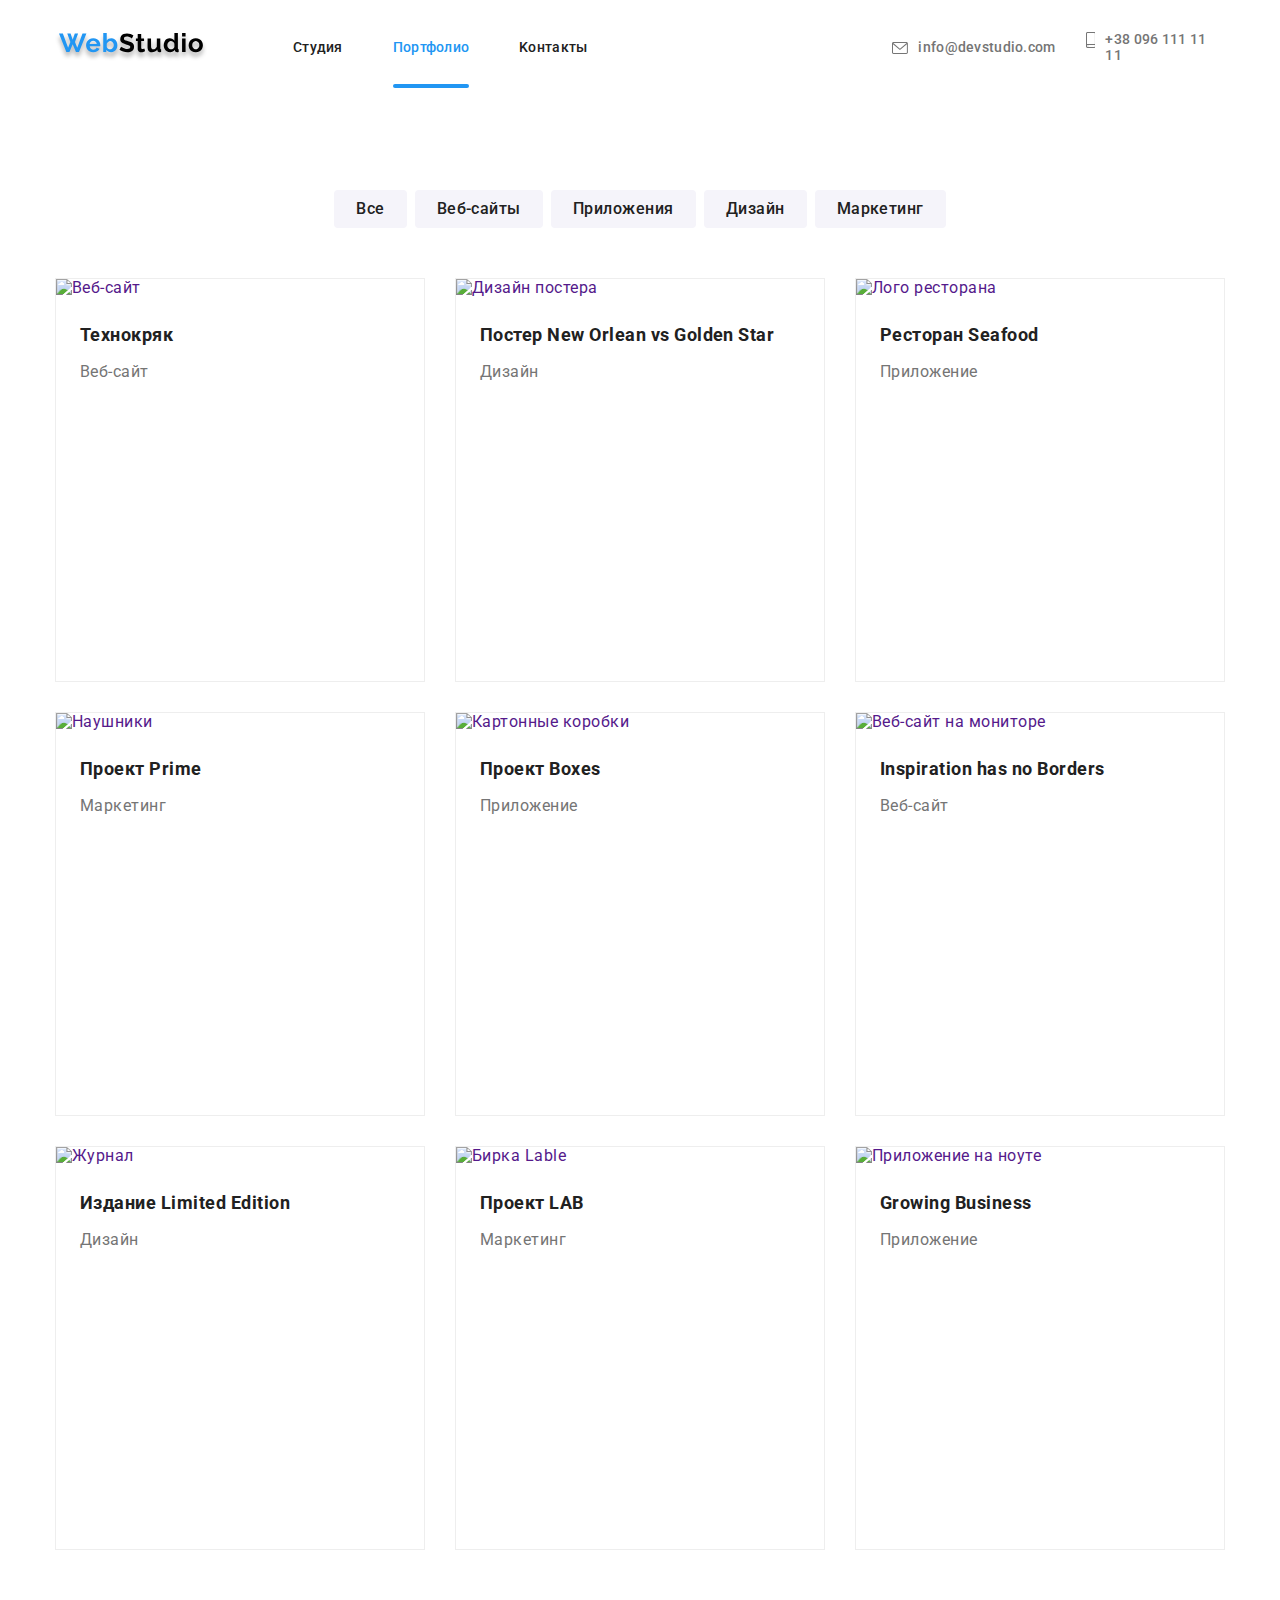
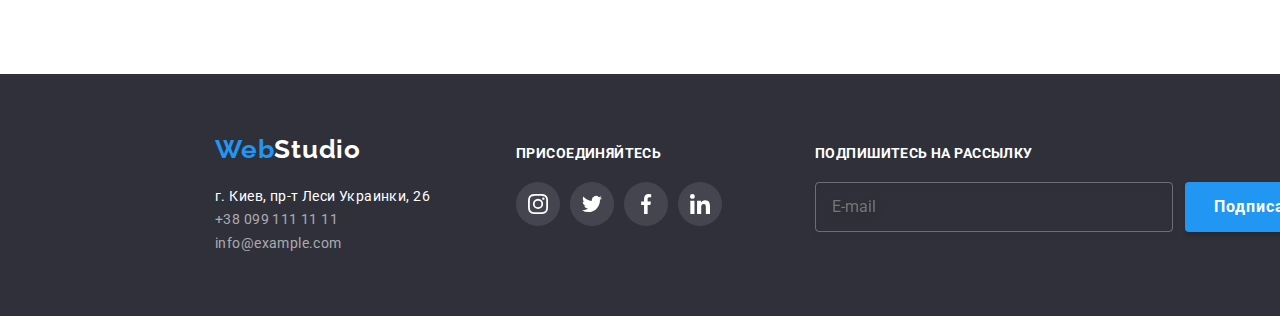
==== portfolio.html @ da04245c "first commit" ====
<!DOCTYPE html>
<html lang="ru">
    <head>
        <meta charset="UTF-8" />
        <meta name="viewport" content="width=device-width, initial-scale=1.0" />
        
        <link rel="preconnect" href="https://fonts.gstatic.com">
        <link href="https://fonts.googleapis.com/css2?family=Raleway:wght@700&family=Roboto:wght@400;500;700;900&display=swap" rel="stylesheet">
        <link rel="stylesheet" href="./css/main.min.css">
        <title>Студия</title>
    </head>

    <body>  
        <!-- Шапка сайта -->
        <Header class="container">
            <nav class="main-nav">
                <a class="logo"> <img src="./images/WebStudio.svg" alt="logo"></a>
                <ul class="main-nav list">
                    <li class="item"><a href="index.html" class="link">Студия</a></li>
                    <li class="item"><a href="" class="link current">Портфолио</a></li>
                    <li class="item"><a href="" class="link">Kонтакты</a></li>
                </ul>
                <ul class="nav-contacts list">
                    <li class="mail-item"><a href="mailto:info@devstudio.com" class="link">
                            <svg class="icon-envelope" width="16" height="12">
                                <use href="./images/svg-sprite.svg#envelope"></use>
                            </svg> info@devstudio.com</a></li>
                    <li><a href="tel:+380961111111" class="link">
                            <svg class="icon-smartphone" width="10" height="16">
                                <use href="./images/svg-sprite.svg#smartphone"></use>
                            </svg> +38 096 111 11 11</a></li>
                </ul>
            </nav>
        </Header>

        <main>
            <!-- portfolio-products -->
            <section class="portfolio">
            <div class="container">
                <div class="buttons-list">
            <!-- <h2> Наши продукты </h2> -->
                <ul class="nav-products">
                    <li class="but-list"><button type="button" class="but-item">Все</button></li>
                    <li class="but-list"><button type="button" class="but-item">Веб-сайты</button></li>
                    <li class="but-list"><button type="button" class="but-item">Приложения</button></li>
                    <li class="but-list"><button type="button" class="but-item">Дизайн</button></li>
                    <li class="but-list"><button type="button" class="but-item">Маркетинг</button></li>
                </ul>
                </div>
            
                <ul class="products list">
                    <li class="products-cards">
                        <a href="" class="link-card">
                            <div class="overlay-products">
                            <img class="link-image" src="./images/prod-1.jpg" alt="Веб-сайт" width="370">
                            <p class="description">Технокряк это современная площадка распространения коронавируса. Компании используют эту
                                платформу для цифрового шпионажа и атак на защищённые сервера конкурентов.</p>
                            </div>
                            <div class="text">
                            <h2 class="product-title">Технокряк</h2>
                            <p class="product-item">Веб-сайт</p>
                            </div>
                        </a>
                    </li>
                    <li class="products-cards">
                        <a href="" class="link-card">
                            <div class="overlay-products">
                            <img class="link-image" src="./images/prod-2.jpg" alt="Дизайн постера" width="370">
                            <p class="description">Технокряк это современная площадка распространения коронавируса. Компании используют эту
                                платформу для цифрового шпионажа и атак на защищённые сервера конкурентов.</p>
                            </div>
                                <div class="text">
                            <h2 class="product-title">Постер New Orlean vs Golden Star</h2>
                            <p class="product-item">Дизайн</p>
                            </div>
                        </a>
                    </li>
                    <li class="products-cards">
                        <a href="" class="link-card">
                            <div class="overlay-products">
                            <img class="link-image" src="./images/prod-3.jpg" alt="Лого ресторана" width="370">
                            <p class="description">Технокряк это современная площадка распространения коронавируса. Компании используют эту
                                платформу для цифрового шпионажа и атак на защищённые сервера конкурентов.</p>
                            </div>
                                <div class="text">
                            <h2 class="product-title">Ресторан Seafood</h2>
                            <p class="product-item">Приложение</p>
                            </div>
                        </a>
                    </li>
                    <li class="products-cards">
                        <a href="" class="link-card">
                            <div class="overlay-products">
                            <img class="link-image" src="./images/prod-4.jpg" alt="Наушники" width="370">
                            <p class="description">Технокряк это современная площадка распространения коронавируса. Компании используют эту
                                платформу для цифрового шпионажа и атак на защищённые сервера конкурентов.</p>
                            </div>
                                <div class="text">
                            <h2 class="product-title">Проект Prime</h2>
                            <p class="product-item">Маркетинг</p>
                            </div>
                        </a>
                    </li>
                    <li class="products-cards">
                        <a href="" class="link-card">
                            <div class="overlay-products">
                            <img class="link-image" src="./images/prod-5.jpg" alt="Картонные коробки" width="370">
                            <p class="description">Технокряк это современная площадка распространения коронавируса. Компании используют эту
                                платформу для цифрового шпионажа и атак на защищённые сервера конкурентов.</p>
                            </div>
                                <div class="text">
                            <h2 class="product-title">Проект Boxes</h2>
                            <p class="product-item">Приложение</p>
                            </div>
                        </a>
                    </li>
                    <li class="products-cards">
                        <a href="" class="link-card">
                            <div class="overlay-products">
                            <img class="link-image" src="./images/prod-6.jpg" alt="Веб-сайт на мониторе" width="370">
                            <p class="description">Технокряк это современная площадка распространения коронавируса. Компании используют эту
                                платформу для цифрового шпионажа и атак на защищённые сервера конкурентов.</p>
                            </div>
                                <div class="text">
                            <h2 class="product-title">Inspiration has no Borders</h2>
                            <p class="product-item">Веб-сайт</p>
                            </div>
                        </a>
                    </li>
                    <li class="products-cards">
                        <a href="" class="link-card">
                            <div class="overlay-products">
                            <img class="link-image" src="./images/prod-7.jpg" alt="Журнал" width="370">
                            <p class="description">Технокряк это современная площадка распространения коронавируса. Компании используют эту
                                платформу для цифрового шпионажа и атак на защищённые сервера конкурентов.</p>
                            </div>

                            <div class="text">
                            <h2 class="product-title">Издание Limited Edition</h2>
                            <p class="product-item">Дизайн</p>
                            </div>
                        </a>
                    </li>
                    <li class="products-cards">
                        <a href="" class="link-card">
                            <div class="overlay-products">
                            <img class="link-image" src="./images/prod-8.jpg" alt="Бирка Lable" width="370">
                            <p class="description">Технокряк это современная площадка распространения коронавируса. Компании используют эту
                                платформу для цифрового шпионажа и атак на защищённые сервера конкурентов.</p>
                            </div>

                            <div class="text">
                            <h2 class="product-title">Проект LAB</h2>
                            <p class="product-item">Маркетинг</p>
                            </div>
                        </a>
                    </li>
                    <li class="products-cards">
                        <a href="" class="link-card">
                         <div class="overlay-products">
                            <img class="link-image" src="./images/prod-9.jpg" alt="Приложение на ноуте" width="370">
                            <p class="description">Технокряк это современная площадка распространения коронавируса. Компании используют эту
                                платформу для цифрового шпионажа и атак на защищённые сервера конкурентов.</p>
                            </div>

                            <div class="text">
                            <h2 class="product-title">Growing Business</h2>
                            <p class="product-item">Приложение</p>
                            </div>
                        </a>
                    </li>
                </ul>
            </div>
            </section>
        </main>
     <!--block Footer-->
        <Footer class="footer">
            <div class="container align">
                <div class="contacts">
                    <a href="./index.html" class="logo">
                        <span class="accent">Web</span>Studio
                    </a>
                    <address>
                        <ul class="address list">
                            <li><a href="#" class="address">г. Киев, пр-т Леси Украинки, 26</a></li>
                            <li><a href="tel:+380991111111" class="link">+38 099 111 11 11</a></li>
                            <li><a href="mailto:info@devstudio.com" class="link">info@example.com</a></li>
                        </ul>
                    </address>
                </div>
                <div class="join-in-contacts">
                    <div class="sign-in">
                        <h3>присоединяйтесь</h3>
                        <ul class="social-media">
                            <li class="item">
                                <a href=""></a>
                            </li>
                            <li class="item">
                                <a href=""></a>
                            </li>
                            <li class="item">
                                <a href=""></a>
                            </li>
                            <li class="item">
                                <a href=""></a>
                            </li>
                        </ul>
                    </div>
                </div>
        
                <div class="subscribe">
                    <div class="sign-in">
                        <h3>Подпишитесь на рассылку</h3>
                    </div>
                    <form class="form-subscribe">
                        <label class="subscribe-field">
                            <input class="subscribe-input" type="email" name="email" placeholder="E-mail">
                        </label>
                        <button class="subscribe-btn" type="submit">Подписаться
                            <svg class="send-icon" width="24" height="24">
                                <use href="./images/svg-sprite.svg#icon-icon-send"></use>
                            </svg>
                        </button>
                    </form>
                </div>
            </div>
        </Footer>
    </body>
</html>
---- css/main.min.css ----
/*! modern-normalize v1.0.0 | MIT License | https://github.com/sindresorhus/modern-normalize */*,*::before,*::after{-webkit-box-sizing:border-box;box-sizing:border-box}:root{-moz-tab-size:4;-o-tab-size:4;tab-size:4}html{line-height:1.15;-webkit-text-size-adjust:100%}body{margin:0}body{font-family:system-ui,-apple-system,"Segoe UI",Roboto,Helvetica,Arial,sans-serif,"Apple Color Emoji","Segoe UI Emoji"}hr{height:0;color:inherit}abbr[title]{-webkit-text-decoration:underline dotted;text-decoration:underline dotted}b,strong{font-weight:bolder}code,kbd,samp,pre{font-family:ui-monospace, SFMono-Regular, Consolas, 'Liberation Mono', Menlo, monospace;font-size:1em}small{font-size:80%}sub,sup{font-size:75%;line-height:0;position:relative;vertical-align:baseline}sub{bottom:-0.25em}sup{top:-0.5em}table{text-indent:0;border-color:inherit}button,input,optgroup,select,textarea{font-family:inherit;font-size:100%;line-height:1.15;margin:0}button,select{text-transform:none}button,[type='button'],[type='reset'],[type='submit']{-webkit-appearance:button}::-moz-focus-inner{border-style:none;padding:0}:-moz-focusring{outline:1px dotted ButtonText}:-moz-ui-invalid{box-shadow:none}legend{padding:0}progress{vertical-align:baseline}::-webkit-inner-spin-button,::-webkit-outer-spin-button{height:auto}[type='search']{-webkit-appearance:textfield;outline-offset:-2px}::-webkit-search-decoration{-webkit-appearance:none}::-webkit-file-upload-button{-webkit-appearance:button;font:inherit}summary{display:list-item}*,*::after,*::before{margin:0;padding:0;-webkit-box-sizing:inherit;box-sizing:inherit}html{-webkit-box-sizing:border-box;box-sizing:border-box}body{background-color:#fff;color:#757575;font-family:Roboto, sans-serif;letter-spacing:0.03em}a{text-decoration:none}ul,li{list-style-type:none}h2,h3{color:#212121}.container{width:1200px;margin-left:auto;margin-right:auto;padding-right:15px;padding-left:15px}.main-nav,.main-nav .nav-contacts,.modal .close-btn,.accept-field{display:-webkit-box;display:-ms-flexbox;display:flex;-webkit-box-align:center;-ms-flex-align:center;align-items:center}.logo{width:145px;height:31px;margin-top:25px;margin-bottom:24px;cursor:pointer}.main-nav .item{margin-right:50px}.main-nav .item:first-child{margin-left:93px}.main-nav .item:last-child{margin-right:0px}.main-nav .link{position:relative;padding-bottom:32px;padding-top:32px;font-weight:500;font-size:14px;line-height:1.14;letter-spacing:0.02em;color:#212121;-webkit-transition:color 250ms cubic-bezier(0.4, 0, 0.2, 1);transition:color 250ms cubic-bezier(0.4, 0, 0.2, 1)}.main-nav .link:hover,.main-nav .link:focus{color:#2196f3}.main-nav .link.current::after{content:"";position:absolute;bottom:0;left:0;display:block;width:100%;height:4px;border-radius:2px;background-color:#2196f3;-webkit-transition:color 250ms cubic-bezier(0.4, 0, 0.2, 1),-webkit-transform 250ms cubic-bezier(0.4, 0, 0.2, 1);transition:color 250ms cubic-bezier(0.4, 0, 0.2, 1),-webkit-transform 250ms cubic-bezier(0.4, 0, 0.2, 1);transition:color 250ms cubic-bezier(0.4, 0, 0.2, 1),transform 250ms cubic-bezier(0.4, 0, 0.2, 1);transition:color 250ms cubic-bezier(0.4, 0, 0.2, 1),transform 250ms cubic-bezier(0.4, 0, 0.2, 1),-webkit-transform 250ms cubic-bezier(0.4, 0, 0.2, 1)}.main-nav .link.current:hover::after{-webkit-transform:scaleX(0.5);transform:scaleX(0.5)}.main-nav .link.current{color:#2196f3}.nav-contacts{margin-left:305px}.mail-item{margin-right:30px}.nav-contacts .link{font-weight:500;font-size:14px;line-height:1.14;letter-spacing:0.02em;color:#757575;display:-webkit-box;display:-ms-flexbox;display:flex;margin-left:auto;-webkit-transition:color 250ms cubic-bezier(0.4, 0, 0.2, 1);transition:color 250ms cubic-bezier(0.4, 0, 0.2, 1)}.nav-contacts .link:hover,.nav-contacts .link:focus{color:#2196f3}.icon-envelope{margin-right:10px;fill:currentColor;width:16px;height:16px}.icon-smartphone{margin-right:10px;fill:currentColor;width:10px;height:16px}.hero{background-color:#2f303a;color:#fff;max-width:1600px;height:600px;text-align:center;margin-bottom:94px;padding-top:200px;padding-bottom:280px}.overlay{background-image:-webkit-gradient(linear, left top, right top, from(rgba(47,48,58,0.4)), to(rgba(47,48,58,0.4))),url(../images/hero.jpg);background-image:linear-gradient(to right, rgba(47,48,58,0.4), rgba(47,48,58,0.4)),url(../images/hero.jpg);width:100%;height:600px;margin-left:auto;margin-right:auto;background-size:cover;background-repeat:no-repeat;background-position:center}.hero-title{display:block;font-weight:900;width:696px;height:120px;font-size:44px;line-height:1.4;letter-spacing:0.06em;text-transform:uppercase;margin:0 auto}.hero-button{color:#fff;background-color:#2196f3;display:inline-block;-webkit-box-align:center;-ms-flex-align:center;align-items:center;margin:30px auto 0;font-weight:700;line-height:1.87;letter-spacing:0.06em;border:none;border-radius:4px;min-width:200px;height:50px;padding:10px 32px}.section-list{display:-webkit-box;display:-ms-flexbox;display:flex;margin-bottom:94px}.section-list .item:not(:last-child){margin-right:30px;max-width:266px}.section-list .item::before{display:block;background-color:#f5f4fa;content:"";height:120px;background-repeat:no-repeat;background-position:center;border-radius:4px;margin-bottom:30px}.section-list .item:nth-child(1)::before{background-image:url(../images/antenna.svg)}.section-list .item:nth-child(2)::before{background-image:url(../images/clock.svg)}.section-list .item:nth-child(3)::before{background-image:url(../images/diagram.svg)}.section-list .item:nth-child(4)::before{background-image:url(../images/astronaut.svg)}.section-list h3{font-weight:700;font-size:14px;line-height:1.14;letter-spacing:0.03em;text-transform:uppercase;color:#212121;margin-bottom:10px}.section-list p{font-weight:400;font-size:14px;line-height:1.71;letter-spacing:0.03em;color:#757575;-webkit-box-sizing:border-box;box-sizing:border-box;padding:0px}.about-us,.team-title{margin-top:0;margin-bottom:50px;font-size:36px;line-height:1.17;text-align:center}.images{display:-webkit-box;display:-ms-flexbox;display:flex;-webkit-box-pack:justify;-ms-flex-pack:justify;justify-content:space-between}.block{margin-bottom:94px}.thumb{position:relative}.link-image{display:block;height:auto}.thumb>.label{display:inline-block;position:absolute;left:0;bottom:0;width:370px;height:70px;margin:0;padding:27px 0;text-transform:uppercase;font-weight:bold;font-size:14px;line-height:1.14;text-align:center;color:#fff;background-color:rgba(47,48,58,0.8)}.our-team{padding-top:94px;background-color:#f5f4fa;min-width:1600px;padding-bottom:94px;margin-left:auto;margin-right:auto}.team-list{display:-webkit-box;display:-ms-flexbox;display:flex;-webkit-box-pack:justify;-ms-flex-pack:justify;justify-content:space-between;-webkit-box-align:center;-ms-flex-align:center;align-items:center;margin-left:auto;margin-right:auto}.team-members-card{width:270px;height:428px;border:transparent;-webkit-box-shadow:0px 1px 3px rgba(0,0,0,0.12),0px 1px 1px rgba(0,0,0,0.14),0px 2px 1px rgba(0,0,0,0.2);box-shadow:0px 1px 3px rgba(0,0,0,0.12),0px 1px 1px rgba(0,0,0,0.14),0px 2px 1px rgba(0,0,0,0.2);border-radius:0px 0px 4px 4px;text-align:center;background-color:#fff;cursor:pointer}.team-member{font-weight:500;font-size:16px;line-height:1.9;color:#212121;margin-top:30px}.team-position{font-size:16px;line-height:1.9}.social-accounts{display:-webkit-box;display:-ms-flexbox;display:flex;margin-left:32px;margin-right:32px;padding-bottom:30px;width:206px;height:44px}.social-item{display:-webkit-box;display:-ms-flexbox;display:flex;-webkit-box-pack:justify;-ms-flex-pack:justify;justify-content:space-between;margin-right:10px}.social-item:last-child{margin-right:0px}.social-accounts .links{display:-webkit-box;display:-ms-flexbox;display:flex;-webkit-box-align:center;-ms-flex-align:center;align-items:center;-webkit-box-pack:center;-ms-flex-pack:center;justify-content:center;width:44px;height:44px;color:#afb1b8;border-radius:50%}.social-accounts .links:hover,.social-accounts .links:focus{background-color:#2196f3;color:#fff}.links .icon{display:block;-webkit-box-orient:horizontal;-webkit-box-direction:normal;-ms-flex-direction:row;flex-direction:row;width:20px;height:20px;fill:currentColor}.clients{padding-top:94px;padding-bottom:94px}.clients .title{font-weight:700;font-size:36px;line-height:1.16;text-align:center;letter-spacing:0.03em;color:#212121;margin-bottom:50px}.clients-links{display:-webkit-box;display:-ms-flexbox;display:flex;-webkit-box-pack:justify;-ms-flex-pack:justify;justify-content:space-between}.clients-links .link{display:-webkit-box;display:-ms-flexbox;display:flex;height:90px;width:170px;border-radius:4px;border:1px solid;cursor:pointer;-webkit-box-align:center;-ms-flex-align:center;align-items:center;-webkit-box-pack:center;-ms-flex-pack:center;justify-content:center;color:#afb1b8}.clients-links .link:hover,.clients-links .link:focus{color:#2196f3}.clients-icon{display:block;fill:currentColor}.footer{background-color:#2f303a;min-width:1600px;display:-webkit-box;display:-ms-flexbox;display:flex;padding-top:60px;padding-bottom:60px;margin-left:auto;margin-right:auto;-webkit-box-align:center;-ms-flex-align:center;align-items:center}.align{display:-webkit-box;display:-ms-flexbox;display:flex;-webkit-box-align:baseline;-ms-flex-align:baseline;align-items:baseline}.contacts{width:231px;margin-right:70px}.accent{font-family:"Raleway", sans-serif;font-style:normal;font-weight:700;font-size:26px;line-height:1.19;letter-spacing:0.03em;color:#2196f3}.logo{font-family:"Raleway", sans-serif;font-style:normal;font-weight:700;font-size:26px;line-height:31px;letter-spacing:0.03em;color:#fff}.footer .address{font-style:normal;font-weight:400;font-size:14px;line-height:1.7;letter-spacing:0.03em;color:#fff;margin-top:20px}.link{display:block;font-style:normal;font-weight:400;font-size:14px;line-height:1.7;letter-spacing:0.03em;color:rgba(255,255,255,0.6)}.join-in-contacts{display:-webkit-inline-box;display:-ms-inline-flexbox;display:inline-flex;margin-top:12px;width:206px;height:80px}.sign-in h3{font-family:inherit;font-style:normal;font-weight:700;font-size:14px;line-height:1.14;letter-spacing:0.03em;text-transform:uppercase;color:#ffffff;display:block;height:16px;margin-bottom:20px}.social-media{display:-webkit-box;display:-ms-flexbox;display:flex;-webkit-box-pack:justify;-ms-flex-pack:justify;justify-content:space-between}.social-media .item{display:block;-webkit-box-orient:horizontal;-webkit-box-direction:normal;-ms-flex-direction:row;flex-direction:row;width:44px;height:44px;background-color:rgba(255,255,255,0.1);border-radius:50%;background-position:center;background-repeat:no-repeat;margin-right:10px;margin-left:0px;padding-left:0px;cursor:pointer}.social-media .item:last-child{margin-right:0px}.social-media .item:nth-child(1){background-image:url(../images/instagram-1.svg)}.social-media .item:nth-child(2){background-image:url(../images/twitter-1.svg)}.social-media .item:nth-child(3){background-image:url(../images/facebook-1.svg)}.social-media .item:nth-child(4){background-image:url(../images/linkedin-1.svg)}.social-media .item:hover{background-color:#2196f3}.subscribe{margin-left:93px}.form-subscribe{display:-webkit-box;display:-ms-flexbox;display:flex;-webkit-box-pack:start;-ms-flex-pack:start;justify-content:start;width:570px}.subscribe-field{position:relative}.subscribe-input{display:-webkit-box;display:-ms-flexbox;display:flex;width:358px;padding:15px 16px;margin-right:12px;border:1px solid rgba(255,255,255,0.3);-webkit-filter:drop-shadow(0px 4px 4px rgba(0,0,0,0.15));filter:drop-shadow(0px 4px 4px rgba(0,0,0,0.15));border-radius:4px;background-color:inherit;color:#757575}.subscribe-input::-webkit-input-placeholder{font-size:16px;line-height:1.25}.subscribe-input:-ms-input-placeholder{font-size:16px;line-height:1.25}.subscribe-input::-ms-input-placeholder{font-size:16px;line-height:1.25}.subscribe-input::placeholder{font-size:16px;line-height:1.25}.subscribe-btn{position:relative;padding:10px 62px 10px 29px;display:inline-block;min-width:200px;font-weight:bold;font-size:16px;line-height:1.88;text-align:center;letter-spacing:0.06em;color:#fff;background-color:#2196f3;-webkit-box-shadow:0px 4px 4px rgba(0,0,0,0.15);box-shadow:0px 4px 4px rgba(0,0,0,0.15);border-radius:4px;cursor:pointer;border:none}.send-icon{position:absolute;right:28px;top:13px}.is-hidden{opacity:0;pointer-events:none;visibility:hidden}.backdrop{position:fixed;top:0;left:0;width:100%;height:100%;background-color:rgba(0,0,0,0.2);opacity:1;-webkit-transition:opacity 250ms cubic-bezier(0.4, 0, 0.2, 1);transition:opacity 250ms cubic-bezier(0.4, 0, 0.2, 1)}.backdrop.is-hidden .modal{-webkit-transform:translate(-50%, -50%) scale(0.9);transform:translate(-50%, -50%) scale(0.9)}.modal{position:absolute;top:50%;left:50%;min-height:581px;min-width:528px;background-color:#fff;-webkit-box-shadow:0px 1px 3px rgba(0,0,0,0.12),0px 1px 1px rgba(0,0,0,0.14),0px 2px 1px rgba(0,0,0,0.2);box-shadow:0px 1px 3px rgba(0,0,0,0.12),0px 1px 1px rgba(0,0,0,0.14),0px 2px 1px rgba(0,0,0,0.2);border-radius:4px;-webkit-transform:translate(-50%, -50%) scale(1);transform:translate(-50%, -50%) scale(1);-webkit-transition:-webkit-transform 250ms cubic-bezier(0.4, 0, 0.2, 1);transition:-webkit-transform 250ms cubic-bezier(0.4, 0, 0.2, 1);transition:transform 250ms cubic-bezier(0.4, 0, 0.2, 1);transition:transform 250ms cubic-bezier(0.4, 0, 0.2, 1), -webkit-transform 250ms cubic-bezier(0.4, 0, 0.2, 1)}.modal .close-btn{-webkit-box-pack:center;-ms-flex-pack:center;justify-content:center;position:absolute;top:8px;right:8px;width:30px;height:30px;border-radius:50%;background-color:#fff;border:1px solid rgba(0,0,0,0.1);-webkit-transition:fill 250ms cubic-bezier(0.4, 0, 0.2, 1);transition:fill 250ms cubic-bezier(0.4, 0, 0.2, 1)}.modal .close-btn:hover{fill:#2196f3;cursor:pointer}.form-modal{margin-left:auto;margin-right:auto;padding:40px}.form-title{display:inline-block;margin-bottom:12px;font-size:20px;line-height:1.15;text-align:center;letter-spacing:0.03em;color:#212121}.form-field{position:relative;display:-webkit-box;display:-ms-flexbox;display:flex;-webkit-box-orient:vertical;-webkit-box-direction:normal;-ms-flex-direction:column;flex-direction:column;margin-bottom:10px}.form-modal span{margin-bottom:4px;font-size:12px;line-height:1.16;letter-spacing:0.01em;color:#757575}.form-modal .form-input{margin:0;padding:12px 12px 12px 42px;border:1px solid rgba(33,33,33,0.2);-webkit-box-sizing:border-box;box-sizing:border-box;border-radius:4px;cursor:pointer;-webkit-transition:border-color 250ms cubic-bezier(0.4, 0, 0.2, 1);transition:border-color 250ms cubic-bezier(0.4, 0, 0.2, 1)}.form-field .icon-person{position:absolute;top:50%;left:12px;-webkit-transition:fill 250ms cubic-bezier(0.4, 0, 0.2, 1);transition:fill 250ms cubic-bezier(0.4, 0, 0.2, 1)}.form-input:focus ~ .icon-person,.form-input:focus{outline:none;fill:#2196f3;border-color:#2196f3}.form-field .comment{width:448px;height:120px;margin:0;margin-bottom:10px;padding:12px 16px;border:1px solid rgba(33,33,33,0.2);-webkit-box-sizing:border-box;box-sizing:border-box;border-radius:4px;resize:none;-webkit-transition:border-color 250ms cubic-bezier(0.4, 0, 0.2, 1);transition:border-color 250ms cubic-bezier(0.4, 0, 0.2, 1)}.form-field .comment:focus{outline:none;border-color:#2196f3}.form-input::-webkit-input-placeholder{font-size:12px;line-height:14px;letter-spacing:0.01em;color:rgba(117,117,117,0.5)}.form-input:-ms-input-placeholder{font-size:12px;line-height:14px;letter-spacing:0.01em;color:rgba(117,117,117,0.5)}.form-input::-ms-input-placeholder{font-size:12px;line-height:14px;letter-spacing:0.01em;color:rgba(117,117,117,0.5)}.form-input::placeholder{font-size:12px;line-height:14px;letter-spacing:0.01em;color:rgba(117,117,117,0.5)}.accept-field{-webkit-box-pack:center;-ms-flex-pack:center;justify-content:center;margin-bottom:30px;font-size:14px;line-height:1.71;letter-spacing:0.03em;color:#757575;cursor:pointer}.accept-field input[type="checkbox"]{margin-right:8.4px;position:absolute;width:1px;height:1px;margin:-1px;clip:rect(0 0 0 0)}.icon-check{display:inline-block;width:16px;height:15px;margin-right:7px;border:2px solid #2a2a2a;border-radius:4px}.checkbox:checked+.icon-check{background-size:contain;background-position:center;border-color:#2196f3;background-color:#2196f3;background-image:url("../images/icon-check.svg");background-origin:border-box;-webkit-transition:background-color 250ms cubic-bezier(0.4, 0, 0.2, 1);transition:background-color 250ms cubic-bezier(0.4, 0, 0.2, 1)}.accept-field .checkbox-link{display:contents;-webkit-text-decoration-line:underline;text-decoration-line:underline;color:#2196f3}.button-submit{display:-webkit-box;display:-ms-flexbox;display:flex;-webkit-box-pack:center;-ms-flex-pack:center;justify-content:center}.send-btn{padding:10px 55px;border:none;width:200px;font-weight:bold;font-size:16px;line-height:1.88;text-align:center;letter-spacing:0.06em;color:#fff;background-color:#2196f3;-webkit-box-shadow:0px 4px 4px rgba(0,0,0,0.15);box-shadow:0px 4px 4px rgba(0,0,0,0.15);border-radius:4px;cursor:pointer;-webkit-transition:background-color 250ms cubic-bezier(0.4, 0, 0.2, 1);transition:background-color 250ms cubic-bezier(0.4, 0, 0.2, 1)}.send-btn:hover,.send-btn:focus{background-color:#188ce8}.portfolio{margin-bottom:94px;margin-top:94px}.nav-products{display:-webkit-box;display:-ms-flexbox;display:flex;-webkit-box-orient:horizontal;-webkit-box-direction:normal;-ms-flex-direction:row;flex-direction:row;-webkit-box-pack:center;-ms-flex-pack:center;justify-content:center;margin-bottom:50px}.nav-products .but-list:not(:last-child){margin-right:8px}.nav-products .but-item{padding:6px 22px;font-family:inherit;border:transparent;background:#f5f4fa;border-radius:4px;font-weight:500;font-size:16px;line-height:1.6;text-align:center;letter-spacing:0.03em;color:#212121;cursor:pointer;-webkit-transition:background-color 250ms cubic-bezier(0.4, 0, 0.2, 1),color 250ms cubic-bezier(0.4, 0, 0.2, 1),-webkit-transform 250ms cubic-bezier(0.4, 0, 0.2, 1);transition:background-color 250ms cubic-bezier(0.4, 0, 0.2, 1),color 250ms cubic-bezier(0.4, 0, 0.2, 1),-webkit-transform 250ms cubic-bezier(0.4, 0, 0.2, 1);transition:background-color 250ms cubic-bezier(0.4, 0, 0.2, 1),color 250ms cubic-bezier(0.4, 0, 0.2, 1),transform 250ms cubic-bezier(0.4, 0, 0.2, 1);transition:background-color 250ms cubic-bezier(0.4, 0, 0.2, 1),color 250ms cubic-bezier(0.4, 0, 0.2, 1),transform 250ms cubic-bezier(0.4, 0, 0.2, 1),-webkit-transform 250ms cubic-bezier(0.4, 0, 0.2, 1)}.nav-products .but-item:hover,.nav-products .but-item:focus{-webkit-transform:scaleX(1.1);transform:scaleX(1.1);outline:transparent;background-color:#2196f3;color:#fff;-webkit-box-shadow:0px 3px 1px rgba(0,0,0,0.1),0px 1px 2px rgba(0,0,0,0.08),0px 2px 2px rgba(0,0,0,0.12);box-shadow:0px 3px 1px rgba(0,0,0,0.1),0px 1px 2px rgba(0,0,0,0.08),0px 2px 2px rgba(0,0,0,0.12)}.products{display:-webkit-box;display:-ms-flexbox;display:flex;-ms-flex-wrap:wrap;flex-wrap:wrap}.products .products-cards{margin-right:30px;margin-bottom:30px;width:370px;height:404px;background:#fff;border:1px solid #eee;-webkit-box-sizing:border-box;box-sizing:border-box}.products .products-cards:hover{-webkit-box-shadow:0px 1px 1px rgba(0,0,0,0.12),0px 4px 4px rgba(0,0,0,0.06),1px 4px 6px rgba(0,0,0,0.16);box-shadow:0px 1px 1px rgba(0,0,0,0.12),0px 4px 4px rgba(0,0,0,0.06),1px 4px 6px rgba(0,0,0,0.16);border-left:1px solid #eee;border-right:1px solid #eee;border-bottom:1px solid #eee}.products .products-cards:nth-child(3n){margin-right:0px}.products .products-cards:nth-last-child(-n+3) .products h2{font-weight:700;font-size:18px;line-height:2;letter-spacing:0.06em;color:#757575}.products .product-item{font-weight:400;font-size:16px;line-height:1.87;letter-spacing:0.03em;color:#757575;margin-top:4px}.products .product-title{font-weight:700px;font-size:18px;line-height:2}.products .text{padding:20px 24px}.link-image{display:block;height:auto}.overlay-products{position:relative;overflow:hidden}.description{position:absolute;top:0;left:0;width:100%;height:100%;margin:0;padding:63px 24px;font-size:18px;line-height:1.56;color:#fff;background-color:rgba(33,150,243,0.9);-webkit-transform:translateY(100%);transform:translateY(100%);-webkit-transition:-webkit-transform 250ms cubic-bezier(0.4, 0, 0.2, 1);transition:-webkit-transform 250ms cubic-bezier(0.4, 0, 0.2, 1);transition:transform 250ms cubic-bezier(0.4, 0, 0.2, 1);transition:transform 250ms cubic-bezier(0.4, 0, 0.2, 1), -webkit-transform 250ms cubic-bezier(0.4, 0, 0.2, 1)}.link-card:hover .description,.link-card:focus .description{opacity:1;-webkit-transform:translateY(0);transform:translateY(0)}.link-card{display:block}
/*# sourceMappingURL=main.min.css.map */
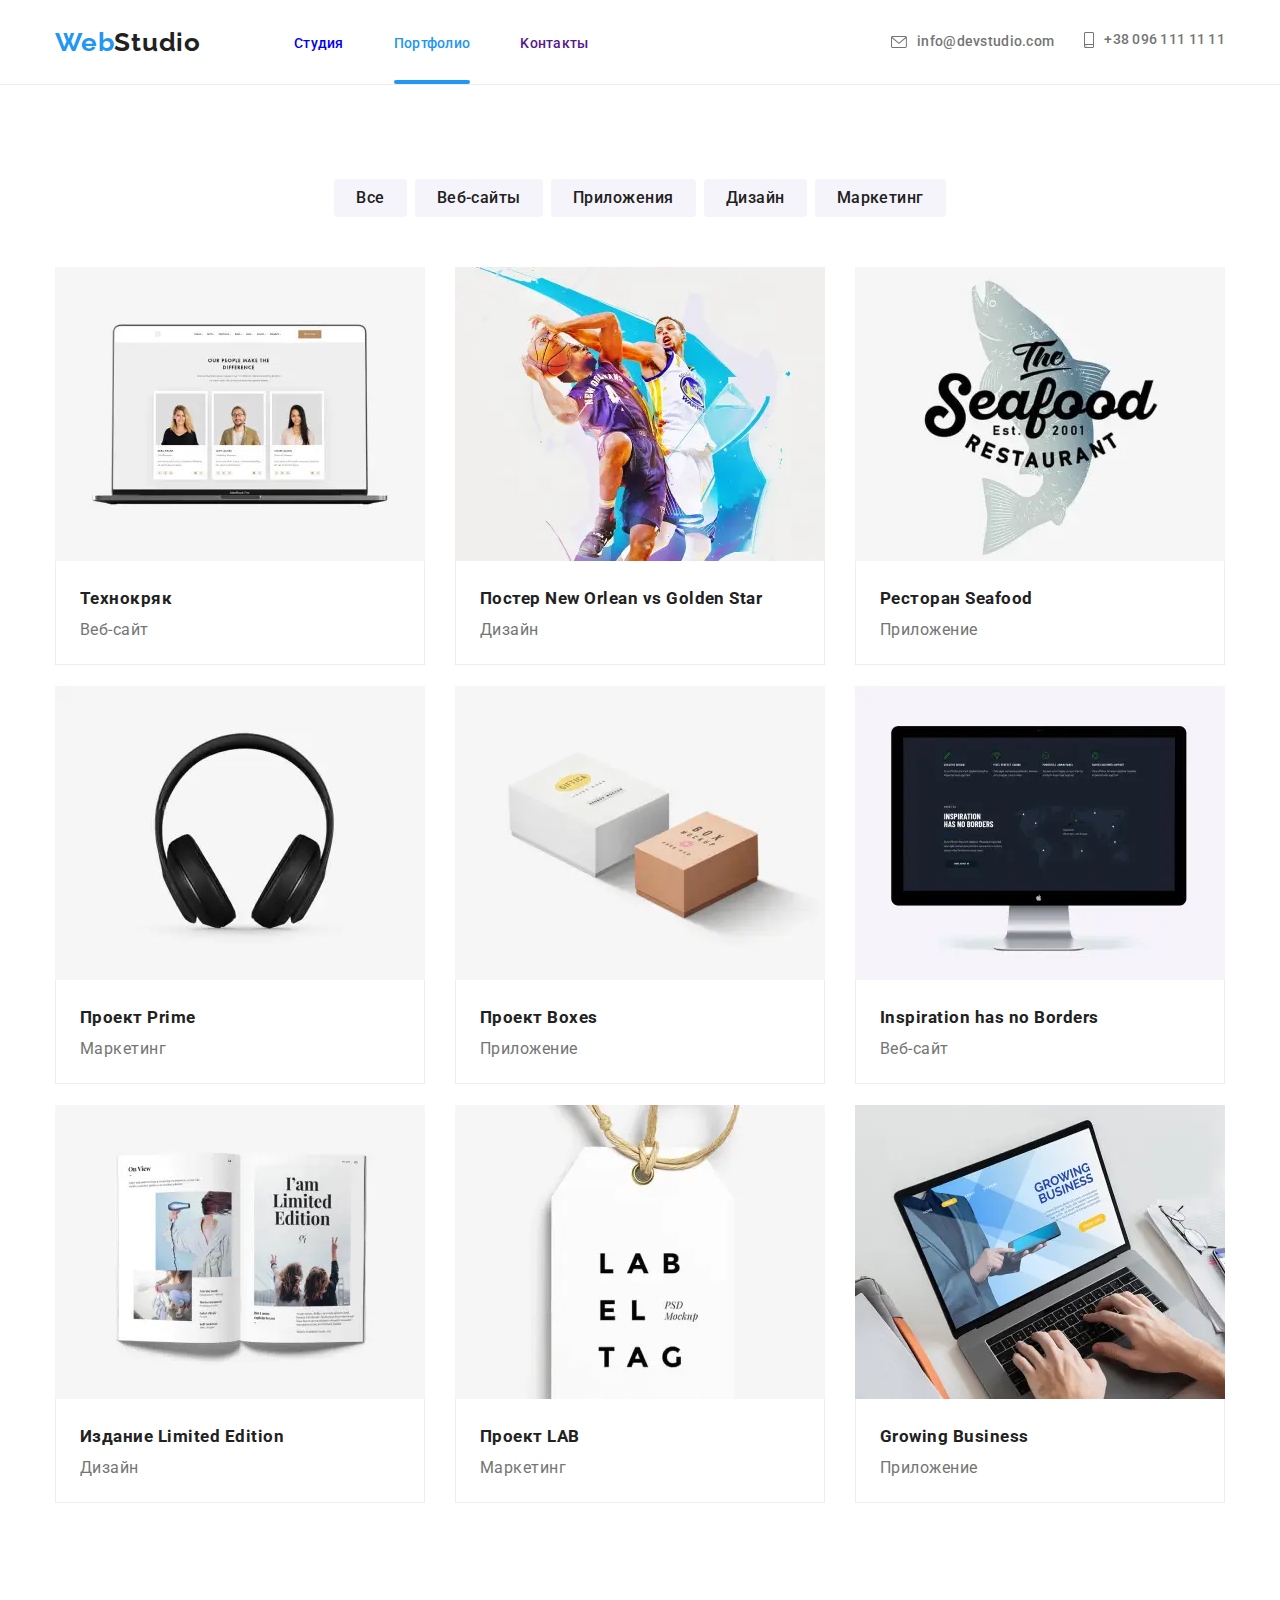
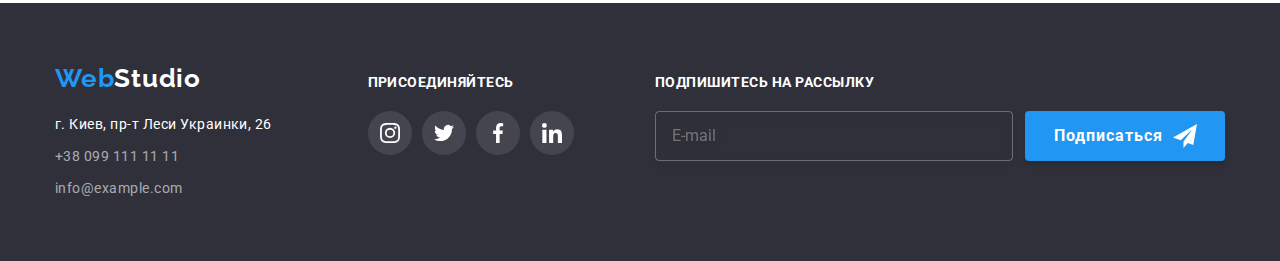
==== commit aaf8fa76: "finished portfolio" ====
--- a/portfolio.html
+++ b/portfolio.html
@@ -12,26 +12,41 @@
 
     <body>  
         <!-- Шапка сайта -->
-        <Header class="container">
-            <nav class="main-nav">
-                <a class="logo"> <img src="./images/WebStudio.svg" alt="logo"></a>
-                <ul class="main-nav list">
-                    <li class="item"><a href="index.html" class="link">Студия</a></li>
-                    <li class="item"><a href="" class="link current">Портфолио</a></li>
-                    <li class="item"><a href="" class="link">Kонтакты</a></li>
-                </ul>
-                <ul class="nav-contacts list">
-                    <li class="mail-item"><a href="mailto:info@devstudio.com" class="link">
-                            <svg class="icon-envelope" width="16" height="12">
-                                <use href="./images/svg-sprite.svg#envelope"></use>
-                            </svg> info@devstudio.com</a></li>
-                    <li><a href="tel:+380961111111" class="link">
-                            <svg class="icon-smartphone" width="10" height="16">
-                                <use href="./images/svg-sprite.svg#smartphone"></use>
-                            </svg> +38 096 111 11 11</a></li>
-                </ul>
-            </nav>
-        </Header>
+            <Header class="header">
+                <div class="container">
+                    <nav class="main-nav">
+                        <a href="./index.html" class="logo">
+                            <span class="accent">Web</span>Studio
+                        </a>
+            
+                        <button type="button" class="menu-btn" aria-controls="menu-container" aria-expanded="false"
+                            data-menu-button>
+                            <svg width="40" height="40" aria-label="Кнопка мобильного меню">
+                                <use class="icon-menu" href="./images/svg-sprite.svg#icon-menu"></use>
+                                <use class="icon-close" href="./images/svg-sprite.svg#icon-close"></use>
+                            </svg>
+                        </button>
+            
+                        <div class="menu-container" id="menu-container" data-menu>
+                            <ul class="nav list">
+                                <li class="item"><a href="index.html" class="link">Студия</a></li>
+                                <li class="item"><a href="" class="link current">Портфолио</a></li>
+                                <li class="item"><a href="" class="link">Kонтакты</a></li>
+                            </ul>
+                            <ul class="nav-contacts list">
+                                <li class="item"><a href="mailto:info@devstudio.com" class="link">
+                                        <svg class="icon-envelope" width="16" height="12">
+                                            <use href="./images/svg-sprite.svg#envelope"></use>
+                                        </svg> info@devstudio.com</a></li>
+                                <li class="item"><a href="tel:+380961111111" class="link">
+                                        <svg class="icon-smartphone" width="10" height="16">
+                                            <use href="./images/svg-sprite.svg#smartphone"></use>
+                                        </svg> +38 096 111 11 11</a></li>
+                            </ul>
+                        </div>
+                    </nav>
+                </div>
+            </Header>
 
         <main>
             <!-- portfolio-products -->
@@ -52,7 +67,28 @@
                     <li class="products-cards">
                         <a href="" class="link-card">
                             <div class="overlay-products">
-                            <img class="link-image" src="./images/prod-1.jpg" alt="Веб-сайт" width="370">
+                                <picture>
+                                    <source srcset="./images/mob/products/prod1-480.webp,
+                                                                                    ./images/mob/products/prod1-480@2x.webp 2x"
+                                        media="(max-width: 767px)" type="image/webp">
+                                    <source srcset="./images/tablet/products/prod1-768.webp,
+                                                                                    ./images/tablet/products/prod1-768@2x.webp 2x"
+                                        media="(max-width: 1199px)" type="image/webp">
+                                    <source srcset="./images/desktop/products/prod1-1200.webp,
+                                                                                    ./images/desktop/products/prod1-1200@2x.webp 2x"
+                                        media="(min-width: 1200px)" type="image/webp">
+                                    <source srcset="./images/desktop/products/prod1-1200.jpg,
+                                                                                    ./images/desktop/products/prod1-1200@2x.jpg 2x"
+                                        media="(min-width: 1200px)">
+                                    <source srcset="./images/tablet/products/prod1-768.jpg,
+                                                                                    ./images/tablet/products/prod1-768@2x.jpg 2x"
+                                        media="(min-width: 768px)">
+                                    <source srcset="./images/mob/products/prod1-480.jpg,
+                                                                                    ./images/mob/products/prod1-480@2x.jpg 2x"
+                                        media="(max-width: 767px)">
+                                    <img class="link-image" src="./images/mob/products/prod1-480.jpg" alt="Веб-сайт" width="370">
+                                </picture>
+                            <!-- <img class="link-image" src="./images/prod-1.jpg" alt="Веб-сайт" width="370"> -->
                             <p class="description">Технокряк это современная площадка распространения коронавируса. Компании используют эту
                                 платформу для цифрового шпионажа и атак на защищённые сервера конкурентов.</p>
                             </div>
@@ -65,7 +101,25 @@
                     <li class="products-cards">
                         <a href="" class="link-card">
                             <div class="overlay-products">
-                            <img class="link-image" src="./images/prod-2.jpg" alt="Дизайн постера" width="370">
+                                <picture>
+                                    <source srcset="./images/mob/products/prod2-480.webp,
+                                                                  ./images/mob/products/prod2-480@2x.webp 2x" media="(max-width: 767px)"
+                                        type="image/webp">
+                                    <source srcset="./images/tablet/products/prod2-768.webp,
+                                                                  ./images/tablet/products/prod2-768@2x.webp 2x" media="(max-width: 1199px)"
+                                        type="image/webp">
+                                    <source srcset="./images/desktop/products/prod2-1200.webp,
+                                                                  ./images/desktop/products/prod2-1200@2x.webp 2x" media="(min-width: 1200px)"
+                                        type="image/webp">
+                                    <source srcset="./images/desktop/products/prod2-1200.jpg,
+                                                                  ./images/desktop/products/prod2-1200@2x.jpg 2x" media="(min-width: 1200px)">
+                                    <source srcset="./images/tablet/products/prod2-768.jpg,
+                                                                  ./images/tablet/products/prod2-768@2x.jpg 2x" media="(min-width: 768px)">
+                                    <source srcset="./images/mob/products/prod2-480.jpg,
+                                                                  ./images/mob/products/prod2-480@2x.jpg 2x" media="(max-width: 767px)">
+                                    <img class="link-image" src="./images/mob/products/prod2-480.jpg" alt="Дизайн постера" width="370">
+                                </picture>
+                            <!-- <img class="link-image" src="./images/prod-2.jpg" alt="Дизайн постера" width="370"> -->
                             <p class="description">Технокряк это современная площадка распространения коронавируса. Компании используют эту
                                 платформу для цифрового шпионажа и атак на защищённые сервера конкурентов.</p>
                             </div>
@@ -78,7 +132,25 @@
                     <li class="products-cards">
                         <a href="" class="link-card">
                             <div class="overlay-products">
-                            <img class="link-image" src="./images/prod-3.jpg" alt="Лого ресторана" width="370">
+                                <picture>
+                                    <source srcset="./images/mob/products/prod3-480.webp,
+                                                                  ./images/mob/products/prod3-480@2x.webp 2x" media="(max-width: 767px)"
+                                        type="image/webp">
+                                    <source srcset="./images/tablet/products/prod3-768.webp,
+                                                                  ./images/tablet/products/prod3-768@2x.webp 2x" media="(max-width: 1199px)"
+                                        type="image/webp">
+                                    <source srcset="./images/desktop/products/prod3-1200.webp,
+                                                                  ./images/desktop/products/prod3-1200@2x.webp 2x" media="(min-width: 1200px)"
+                                        type="image/webp">
+                                    <source srcset="./images/desktop/products/prod3-1200.jpg,
+                                                                  ./images/desktop/products/prod3-1200@2x.jpg 2x" media="(min-width: 1200px)">
+                                    <source srcset="./images/tablet/products/prod3-768.jpg,
+                                                                  ./images/tablet/products/prod3-768@2x.jpg 2x" media="(min-width: 768px)">
+                                    <source srcset="./images/mob/products/prod3-480.jpg,
+                                                                  ./images/mob/products/prod3-480@2x.jpg 2x" media="(max-width: 767px)">
+                                    <img class="link-image" src="./images/mob/products/prod3-480.jpg" alt="Лого ресторана" width="370">
+                                </picture>
+                            <!-- <img class="link-image" src="./images/prod-3.jpg" alt="Лого ресторана" width="370"> -->
                             <p class="description">Технокряк это современная площадка распространения коронавируса. Компании используют эту
                                 платформу для цифрового шпионажа и атак на защищённые сервера конкурентов.</p>
                             </div>
@@ -91,7 +163,25 @@
                     <li class="products-cards">
                         <a href="" class="link-card">
                             <div class="overlay-products">
-                            <img class="link-image" src="./images/prod-4.jpg" alt="Наушники" width="370">
+                                <picture>
+                                    <source srcset="./images/mob/products/prod4-480.webp,
+                                                                  ./images/mob/products/prod4-480@2x.webp 2x" media="(max-width: 767px)"
+                                        type="image/webp">
+                                    <source srcset="./images/tablet/products/prod4-768.webp,
+                                                                  ./images/tablet/products/prod4-768@2x.webp 2x" media="(max-width: 1199px)"
+                                        type="image/webp">
+                                    <source srcset="./images/desktop/products/prod4-1200.webp,
+                                                                  ./images/desktop/products/prod4-1200@2x.webp 2x" media="(min-width: 1200px)"
+                                        type="image/webp">
+                                    <source srcset="./images/desktop/products/prod4-1200.jpg,
+                                                                  ./images/desktop/products/prod4-1200@2x.jpg 2x" media="(min-width: 1200px)">
+                                    <source srcset="./images/tablet/products/prod4-768.jpg,
+                                                                  ./images/tablet/products/prod4-768@2x.jpg 2x" media="(min-width: 768px)">
+                                    <source srcset="./images/mob/products/prod4-480.jpg,
+                                                                  ./images/mob/products/prod4-480@2x.jpg 2x" media="(max-width: 767px)">
+                                    <img class="link-image" src="./images/mob/products/prod4-480.jpg" alt="Наушники" width="370">
+                                </picture>
+                            <!-- <img class="link-image" src="./images/prod-4.jpg" alt="Наушники" width="370"> -->
                             <p class="description">Технокряк это современная площадка распространения коронавируса. Компании используют эту
                                 платформу для цифрового шпионажа и атак на защищённые сервера конкурентов.</p>
                             </div>
@@ -104,7 +194,25 @@
                     <li class="products-cards">
                         <a href="" class="link-card">
                             <div class="overlay-products">
-                            <img class="link-image" src="./images/prod-5.jpg" alt="Картонные коробки" width="370">
+                                <picture>
+                                    <source srcset="./images/mob/products/prod5-480.webp,
+                                                                    ./images/mob/products/prod5-480@2x.webp 2x" media="(max-width: 767px)"
+                                        type="image/webp">
+                                    <source srcset="./images/tablet/products/prod5-768.webp,
+                                                                    ./images/tablet/products/prod5-768@2x.webp 2x" media="(max-width: 1199px)"
+                                        type="image/webp">
+                                    <source srcset="./images/desktop/products/prod5-1200.webp,
+                                                                    ./images/desktop/products/prod5-1200@2x.webp 2x" media="(min-width: 1200px)"
+                                        type="image/webp">
+                                    <source srcset="./images/desktop/products/prod5-1200.jpg,
+                                                                    ./images/desktop/products/prod5-1200@2x.jpg 2x" media="(min-width: 1200px)">
+                                    <source srcset="./images/tablet/products/prod5-768.jpg,
+                                                                    ./images/tablet/products/prod5-768@2x.jpg 2x" media="(min-width: 768px)">
+                                    <source srcset="./images/mob/products/prod5-480.jpg,
+                                                                    ./images/mob/products/prod5-480@2x.jpg 2x" media="(max-width: 767px)">
+                                    <img class="link-image" src="./images/mob/products/prod5-480.jpg" alt="Картонные коробки" width="370">
+                                </picture>
+                            <!-- <img class="link-image" src="./images/prod-5.jpg" alt="Картонные коробки" width="370"> -->
                             <p class="description">Технокряк это современная площадка распространения коронавируса. Компании используют эту
                                 платформу для цифрового шпионажа и атак на защищённые сервера конкурентов.</p>
                             </div>
@@ -117,7 +225,25 @@
                     <li class="products-cards">
                         <a href="" class="link-card">
                             <div class="overlay-products">
-                            <img class="link-image" src="./images/prod-6.jpg" alt="Веб-сайт на мониторе" width="370">
+                                <picture>
+                                    <source srcset="./images/mob/products/prod6-480.webp,
+                                                                  ./images/mob/products/prod6-480@2x.webp 2x" media="(max-width: 767px)"
+                                        type="image/webp">
+                                    <source srcset="./images/tablet/products/prod6-768.webp,
+                                                                  ./images/tablet/products/prod6-768@2x.webp 2x" media="(max-width: 1199px)"
+                                        type="image/webp">
+                                    <source srcset="./images/desktop/products/prod6-1200.webp,
+                                                                  ./images/desktop/products/prod6-1200@2x.webp 2x" media="(min-width: 1200px)"
+                                        type="image/webp">
+                                    <source srcset="./images/desktop/products/prod6-1200.jpg,
+                                                                  ./images/desktop/products/prod6-1200@2x.jpg 2x" media="(min-width: 1200px)">
+                                    <source srcset="./images/tablet/products/prod6-768.jpg,
+                                                                  ./images/tablet/products/prod6-768@2x.jpg 2x" media="(min-width: 768px)">
+                                    <source srcset="./images/mob/products/prod6-480.jpg,
+                                                                  ./images/mob/products/prod6-480@2x.jpg 2x" media="(max-width: 767px)">
+                                    <img class="link-image" src="./images/mob/products/prod6-480.jpg" alt="Веб-сайт на мониторе" width="370">
+                                </picture>
+                            <!-- <img class="link-image" src="./images/prod-6.jpg" alt="Веб-сайт на мониторе" width="370"> -->
                             <p class="description">Технокряк это современная площадка распространения коронавируса. Компании используют эту
                                 платформу для цифрового шпионажа и атак на защищённые сервера конкурентов.</p>
                             </div>
@@ -130,7 +256,25 @@
                     <li class="products-cards">
                         <a href="" class="link-card">
                             <div class="overlay-products">
-                            <img class="link-image" src="./images/prod-7.jpg" alt="Журнал" width="370">
+                                <picture>
+                                    <source srcset="./images/mob/products/prod7-480.webp,
+                                                                  ./images/mob/products/prod7-480@2x.webp 2x" media="(max-width: 767px)"
+                                        type="image/webp">
+                                    <source srcset="./images/tablet/products/prod7-768.webp,
+                                                                  ./images/tablet/products/prod7-768@2x.webp 2x" media="(max-width: 1199px)"
+                                        type="image/webp">
+                                    <source srcset="./images/desktop/products/prod7-1200.webp,
+                                                                  ./images/desktop/products/prod7-1200@2x.webp 2x" media="(min-width: 1200px)"
+                                        type="image/webp">
+                                    <source srcset="./images/desktop/products/prod7-1200.jpg,
+                                                                  ./images/desktop/products/prod7-1200@2x.jpg 2x" media="(min-width: 1200px)">
+                                    <source srcset="./images/tablet/products/prod7-768.jpg,
+                                                                  ./images/tablet/products/prod7-768@2x.jpg 2x" media="(min-width: 768px)">
+                                    <source srcset="./images/mob/products/prod7-480.jpg,
+                                                                  ./images/mob/products/prod7-480@2x.jpg 2x" media="(max-width: 767px)">
+                                    <img class="link-image" src="./images/mob/products/prod7-480.jpg" alt="Журнал" width="370">
+                                </picture>
+                            <!-- <img class="link-image" src="./images/prod-7.jpg" alt="Журнал" width="370"> -->
                             <p class="description">Технокряк это современная площадка распространения коронавируса. Компании используют эту
                                 платформу для цифрового шпионажа и атак на защищённые сервера конкурентов.</p>
                             </div>
@@ -144,7 +288,25 @@
                     <li class="products-cards">
                         <a href="" class="link-card">
                             <div class="overlay-products">
-                            <img class="link-image" src="./images/prod-8.jpg" alt="Бирка Lable" width="370">
+                                <picture>
+                                    <source srcset="./images/mob/products/prod8-480.webp,
+                                                                  ./images/mob/products/prod8-480@2x.webp 2x" media="(max-width: 767px)"
+                                        type="image/webp">
+                                    <source srcset="./images/tablet/products/prod8-768.webp,
+                                                                  ./images/tablet/products/prod8-768@2x.webp 2x" media="(max-width: 1199px)"
+                                        type="image/webp">
+                                    <source srcset="./images/desktop/products/prod8-1200.webp,
+                                                                  ./images/desktop/products/prod8-1200@2x.webp 2x" media="(min-width: 1200px)"
+                                        type="image/webp">
+                                    <source srcset="./images/desktop/products/prod8-1200.jpg,
+                                                                  ./images/desktop/products/prod8-1200@2x.jpg 2x" media="(min-width: 1200px)">
+                                    <source srcset="./images/tablet/products/prod8-768.jpg,
+                                                                  ./images/tablet/products/prod8-768@2x.jpg 2x" media="(min-width: 768px)">
+                                    <source srcset="./images/mob/products/prod8-480.jpg,
+                                                                  ./images/mob/products/prod8-480@2x.jpg 2x" media="(max-width: 767px)">
+                                    <img class="link-image" src="./images/mob/products/prod8-480.jpg" alt="Бирка Lable" width="370">
+                                </picture>
+                            <!-- <img class="link-image" src="./images/prod-8.jpg" alt="Бирка Lable" width="370"> -->
                             <p class="description">Технокряк это современная площадка распространения коронавируса. Компании используют эту
                                 платформу для цифрового шпионажа и атак на защищённые сервера конкурентов.</p>
                             </div>
@@ -158,7 +320,25 @@
                     <li class="products-cards">
                         <a href="" class="link-card">
                          <div class="overlay-products">
-                            <img class="link-image" src="./images/prod-9.jpg" alt="Приложение на ноуте" width="370">
+                            <picture>
+                                <source srcset="./images/mob/products/prod9-480.webp,
+                                                              ./images/mob/products/prod9-480@2x.webp 2x" media="(max-width: 767px)"
+                                    type="image/webp">
+                                <source srcset="./images/tablet/products/prod9-768.webp,
+                                                              ./images/tablet/products/prod9-768@2x.webp 2x" media="(max-width: 1199px)"
+                                    type="image/webp">
+                                <source srcset="./images/desktop/products/prod9-1200.webp,
+                                                              ./images/desktop/products/prod9-1200@2x.webp 2x" media="(min-width: 1200px)"
+                                    type="image/webp">
+                                <source srcset="./images/desktop/products/prod9-1200.jpg,
+                                                              ./images/desktop/products/prod9-1200@2x.jpg 2x" media="(min-width: 1200px)">
+                                <source srcset="./images/tablet/products/prod9-768.jpg,
+                                                              ./images/tablet/products/prod9-768@2x.jpg 2x" media="(min-width: 768px)">
+                                <source srcset="./images/mob/products/prod9-480.jpg,
+                                                              ./images/mob/products/prod9-480@2x.jpg 2x" media="(max-width: 767px)">
+                                <img class="link-image" src="./images/mob/products/prod9-480.jpg" alt="Приложение на ноуте" width="370">
+                            </picture>
+                            <!-- <img class="link-image" src="./images/prod-9.jpg" alt="Приложение на ноуте" width="370"> -->
                             <p class="description">Технокряк это современная площадка распространения коронавируса. Компании используют эту
                                 платформу для цифрового шпионажа и атак на защищённые сервера конкурентов.</p>
                             </div>
@@ -175,16 +355,17 @@
         </main>
      <!--block Footer-->
         <Footer class="footer">
-            <div class="container align">
+            <div class="container cont-item">
                 <div class="contacts">
                     <a href="./index.html" class="logo">
                         <span class="accent">Web</span>Studio
                     </a>
                     <address>
                         <ul class="address list">
-                            <li><a href="#" class="address">г. Киев, пр-т Леси Украинки, 26</a></li>
-                            <li><a href="tel:+380991111111" class="link">+38 099 111 11 11</a></li>
-                            <li><a href="mailto:info@devstudio.com" class="link">info@example.com</a></li>
+                            <li class="list-item"><a href="#" class="address">г. Киев, пр-т Леси Украинки, 26</a></li>
+                            <li class="list-item"><a href="tel:+380991111111" class="address-link">+38 099 111 11 11</a></li>
+                            <li class="list-item"><a href="mailto:info@devstudio.com" class="address-link">info@example.com</a>
+                            </li>
                         </ul>
                     </address>
                 </div>
@@ -225,5 +406,8 @@
                 </div>
             </div>
         </Footer>
+
+    <script src="./js/mobile-menu.js"></script>
+
     </body>
 </html>--- a/css/main.min.css
+++ b/css/main.min.css
@@ -3,5 +3,5 @@
  Consolas,  'Liberation Mono',  Menlo,- monospace;font-size:1em}small{font-size:80%}sub,sup{font-size:75%;line-height:0;position:relative;vertical-align:baseline}sub{bottom:-0.25em}sup{top:-0.5em}table{text-indent:0;border-color:inherit}button,input,optgroup,select,textarea{font-family:inherit;font-size:100%;line-height:1.15;margin:0}button,select{text-transform:none}button,[type='button'],[type='reset'],[type='submit']{-webkit-appearance:button}::-moz-focus-inner{border-style:none;padding:0}:-moz-focusring{outline:1px dotted ButtonText}:-moz-ui-invalid{box-shadow:none}legend{padding:0}progress{vertical-align:baseline}::-webkit-inner-spin-button,::-webkit-outer-spin-button{height:auto}[type='search']{-webkit-appearance:textfield;outline-offset:-2px}::-webkit-search-decoration{-webkit-appearance:none}::-webkit-file-upload-button{-webkit-appearance:button;font:inherit}summary{display:list-item}*,*::after,*::before{margin:0;padding:0;-webkit-box-sizing:inherit;box-sizing:inherit}html{-webkit-box-sizing:border-box;box-sizing:border-box}body{background-color:#fff;color:#757575;font-family:Roboto, sans-serif;letter-spacing:0.03em}a{text-decoration:none}ul,li{list-style-type:none}h2,h3{color:#212121}.container{width:1200px;margin-left:auto;margin-right:auto;padding-right:15px;padding-left:15px}.main-nav,.main-nav .nav-contacts,.modal .close-btn,.accept-field{display:-webkit-box;display:-ms-flexbox;display:flex;-webkit-box-align:center;-ms-flex-align:center;align-items:center}.logo{width:145px;height:31px;margin-top:25px;margin-bottom:24px;cursor:pointer}.main-nav .item{margin-right:50px}.main-nav .item:first-child{margin-left:93px}.main-nav .item:last-child{margin-right:0px}.main-nav .link{position:relative;padding-bottom:32px;padding-top:32px;font-weight:500;font-size:14px;line-height:1.14;letter-spacing:0.02em;color:#212121;-webkit-transition:color 250ms cubic-bezier(0.4, 0, 0.2, 1);transition:color 250ms cubic-bezier(0.4, 0, 0.2, 1)}.main-nav .link:hover,.main-nav .link:focus{color:#2196f3}.main-nav .link.current::after{content:"";position:absolute;bottom:0;left:0;display:block;width:100%;height:4px;border-radius:2px;background-color:#2196f3;-webkit-transition:color 250ms cubic-bezier(0.4, 0, 0.2, 1),-webkit-transform 250ms cubic-bezier(0.4, 0, 0.2, 1);transition:color 250ms cubic-bezier(0.4, 0, 0.2, 1),-webkit-transform 250ms cubic-bezier(0.4, 0, 0.2, 1);transition:color 250ms cubic-bezier(0.4, 0, 0.2, 1),transform 250ms cubic-bezier(0.4, 0, 0.2, 1);transition:color 250ms cubic-bezier(0.4, 0, 0.2, 1),transform 250ms cubic-bezier(0.4, 0, 0.2, 1),-webkit-transform 250ms cubic-bezier(0.4, 0, 0.2, 1)}.main-nav .link.current:hover::after{-webkit-transform:scaleX(0.5);transform:scaleX(0.5)}.main-nav .link.current{color:#2196f3}.nav-contacts{margin-left:305px}.mail-item{margin-right:30px}.nav-contacts .link{font-weight:500;font-size:14px;line-height:1.14;letter-spacing:0.02em;color:#757575;display:-webkit-box;display:-ms-flexbox;display:flex;margin-left:auto;-webkit-transition:color 250ms cubic-bezier(0.4, 0, 0.2, 1);transition:color 250ms cubic-bezier(0.4, 0, 0.2, 1)}.nav-contacts .link:hover,.nav-contacts .link:focus{color:#2196f3}.icon-envelope{margin-right:10px;fill:currentColor;width:16px;height:16px}.icon-smartphone{margin-right:10px;fill:currentColor;width:10px;height:16px}.hero{background-color:#2f303a;color:#fff;max-width:1600px;height:600px;text-align:center;margin-bottom:94px;padding-top:200px;padding-bottom:280px}.overlay{background-image:-webkit-gradient(linear, left top, right top, from(rgba(47,48,58,0.4)), to(rgba(47,48,58,0.4))),url(../images/hero.jpg);background-image:linear-gradient(to right, rgba(47,48,58,0.4), rgba(47,48,58,0.4)),url(../images/hero.jpg);width:100%;height:600px;margin-left:auto;margin-right:auto;background-size:cover;background-repeat:no-repeat;background-position:center}.hero-title{display:block;font-weight:900;width:696px;height:120px;font-size:44px;line-height:1.4;letter-spacing:0.06em;text-transform:uppercase;margin:0 auto}.hero-button{color:#fff;background-color:#2196f3;display:inline-block;-webkit-box-align:center;-ms-flex-align:center;align-items:center;margin:30px auto 0;font-weight:700;line-height:1.87;letter-spacing:0.06em;border:none;border-radius:4px;min-width:200px;height:50px;padding:10px 32px}.section-list{display:-webkit-box;display:-ms-flexbox;display:flex;margin-bottom:94px}.section-list .item:not(:last-child){margin-right:30px;max-width:266px}.section-list .item::before{display:block;background-color:#f5f4fa;content:"";height:120px;background-repeat:no-repeat;background-position:center;border-radius:4px;margin-bottom:30px}.section-list .item:nth-child(1)::before{background-image:url(../images/antenna.svg)}.section-list .item:nth-child(2)::before{background-image:url(../images/clock.svg)}.section-list .item:nth-child(3)::before{background-image:url(../images/diagram.svg)}.section-list .item:nth-child(4)::before{background-image:url(../images/astronaut.svg)}.section-list h3{font-weight:700;font-size:14px;line-height:1.14;letter-spacing:0.03em;text-transform:uppercase;color:#212121;margin-bottom:10px}.section-list p{font-weight:400;font-size:14px;line-height:1.71;letter-spacing:0.03em;color:#757575;-webkit-box-sizing:border-box;box-sizing:border-box;padding:0px}.about-us,.team-title{margin-top:0;margin-bottom:50px;font-size:36px;line-height:1.17;text-align:center}.images{display:-webkit-box;display:-ms-flexbox;display:flex;-webkit-box-pack:justify;-ms-flex-pack:justify;justify-content:space-between}.block{margin-bottom:94px}.thumb{position:relative}.link-image{display:block;height:auto}.thumb>.label{display:inline-block;position:absolute;left:0;bottom:0;width:370px;height:70px;margin:0;padding:27px 0;text-transform:uppercase;font-weight:bold;font-size:14px;line-height:1.14;text-align:center;color:#fff;background-color:rgba(47,48,58,0.8)}.our-team{padding-top:94px;background-color:#f5f4fa;min-width:1600px;padding-bottom:94px;margin-left:auto;margin-right:auto}.team-list{display:-webkit-box;display:-ms-flexbox;display:flex;-webkit-box-pack:justify;-ms-flex-pack:justify;justify-content:space-between;-webkit-box-align:center;-ms-flex-align:center;align-items:center;margin-left:auto;margin-right:auto}.team-members-card{width:270px;height:428px;border:transparent;-webkit-box-shadow:0px 1px 3px rgba(0,0,0,0.12),0px 1px 1px rgba(0,0,0,0.14),0px 2px 1px rgba(0,0,0,0.2);box-shadow:0px 1px 3px rgba(0,0,0,0.12),0px 1px 1px rgba(0,0,0,0.14),0px 2px 1px rgba(0,0,0,0.2);border-radius:0px 0px 4px 4px;text-align:center;background-color:#fff;cursor:pointer}.team-member{font-weight:500;font-size:16px;line-height:1.9;color:#212121;margin-top:30px}.team-position{font-size:16px;line-height:1.9}.social-accounts{display:-webkit-box;display:-ms-flexbox;display:flex;margin-left:32px;margin-right:32px;padding-bottom:30px;width:206px;height:44px}.social-item{display:-webkit-box;display:-ms-flexbox;display:flex;-webkit-box-pack:justify;-ms-flex-pack:justify;justify-content:space-between;margin-right:10px}.social-item:last-child{margin-right:0px}.social-accounts .links{display:-webkit-box;display:-ms-flexbox;display:flex;-webkit-box-align:center;-ms-flex-align:center;align-items:center;-webkit-box-pack:center;-ms-flex-pack:center;justify-content:center;width:44px;height:44px;color:#afb1b8;border-radius:50%}.social-accounts .links:hover,.social-accounts .links:focus{background-color:#2196f3;color:#fff}.links .icon{display:block;-webkit-box-orient:horizontal;-webkit-box-direction:normal;-ms-flex-direction:row;flex-direction:row;width:20px;height:20px;fill:currentColor}.clients{padding-top:94px;padding-bottom:94px}.clients .title{font-weight:700;font-size:36px;line-height:1.16;text-align:center;letter-spacing:0.03em;color:#212121;margin-bottom:50px}.clients-links{display:-webkit-box;display:-ms-flexbox;display:flex;-webkit-box-pack:justify;-ms-flex-pack:justify;justify-content:space-between}.clients-links .link{display:-webkit-box;display:-ms-flexbox;display:flex;height:90px;width:170px;border-radius:4px;border:1px solid;cursor:pointer;-webkit-box-align:center;-ms-flex-align:center;align-items:center;-webkit-box-pack:center;-ms-flex-pack:center;justify-content:center;color:#afb1b8}.clients-links .link:hover,.clients-links .link:focus{color:#2196f3}.clients-icon{display:block;fill:currentColor}.footer{background-color:#2f303a;min-width:1600px;display:-webkit-box;display:-ms-flexbox;display:flex;padding-top:60px;padding-bottom:60px;margin-left:auto;margin-right:auto;-webkit-box-align:center;-ms-flex-align:center;align-items:center}.align{display:-webkit-box;display:-ms-flexbox;display:flex;-webkit-box-align:baseline;-ms-flex-align:baseline;align-items:baseline}.contacts{width:231px;margin-right:70px}.accent{font-family:"Raleway", sans-serif;font-style:normal;font-weight:700;font-size:26px;line-height:1.19;letter-spacing:0.03em;color:#2196f3}.logo{font-family:"Raleway", sans-serif;font-style:normal;font-weight:700;font-size:26px;line-height:31px;letter-spacing:0.03em;color:#fff}.footer .address{font-style:normal;font-weight:400;font-size:14px;line-height:1.7;letter-spacing:0.03em;color:#fff;margin-top:20px}.link{display:block;font-style:normal;font-weight:400;font-size:14px;line-height:1.7;letter-spacing:0.03em;color:rgba(255,255,255,0.6)}.join-in-contacts{display:-webkit-inline-box;display:-ms-inline-flexbox;display:inline-flex;margin-top:12px;width:206px;height:80px}.sign-in h3{font-family:inherit;font-style:normal;font-weight:700;font-size:14px;line-height:1.14;letter-spacing:0.03em;text-transform:uppercase;color:#ffffff;display:block;height:16px;margin-bottom:20px}.social-media{display:-webkit-box;display:-ms-flexbox;display:flex;-webkit-box-pack:justify;-ms-flex-pack:justify;justify-content:space-between}.social-media .item{display:block;-webkit-box-orient:horizontal;-webkit-box-direction:normal;-ms-flex-direction:row;flex-direction:row;width:44px;height:44px;background-color:rgba(255,255,255,0.1);border-radius:50%;background-position:center;background-repeat:no-repeat;margin-right:10px;margin-left:0px;padding-left:0px;cursor:pointer}.social-media .item:last-child{margin-right:0px}.social-media .item:nth-child(1){background-image:url(../images/instagram-1.svg)}.social-media .item:nth-child(2){background-image:url(../images/twitter-1.svg)}.social-media .item:nth-child(3){background-image:url(../images/facebook-1.svg)}.social-media .item:nth-child(4){background-image:url(../images/linkedin-1.svg)}.social-media .item:hover{background-color:#2196f3}.subscribe{margin-left:93px}.form-subscribe{display:-webkit-box;display:-ms-flexbox;display:flex;-webkit-box-pack:start;-ms-flex-pack:start;justify-content:start;width:570px}.subscribe-field{position:relative}.subscribe-input{display:-webkit-box;display:-ms-flexbox;display:flex;width:358px;padding:15px 16px;margin-right:12px;border:1px solid rgba(255,255,255,0.3);-webkit-filter:drop-shadow(0px 4px 4px rgba(0,0,0,0.15));filter:drop-shadow(0px 4px 4px rgba(0,0,0,0.15));border-radius:4px;background-color:inherit;color:#757575}.subscribe-input::-webkit-input-placeholder{font-size:16px;line-height:1.25}.subscribe-input:-ms-input-placeholder{font-size:16px;line-height:1.25}.subscribe-input::-ms-input-placeholder{font-size:16px;line-height:1.25}.subscribe-input::placeholder{font-size:16px;line-height:1.25}.subscribe-btn{position:relative;padding:10px 62px 10px 29px;display:inline-block;min-width:200px;font-weight:bold;font-size:16px;line-height:1.88;text-align:center;letter-spacing:0.06em;color:#fff;background-color:#2196f3;-webkit-box-shadow:0px 4px 4px rgba(0,0,0,0.15);box-shadow:0px 4px 4px rgba(0,0,0,0.15);border-radius:4px;cursor:pointer;border:none}.send-icon{position:absolute;right:28px;top:13px}.is-hidden{opacity:0;pointer-events:none;visibility:hidden}.backdrop{position:fixed;top:0;left:0;width:100%;height:100%;background-color:rgba(0,0,0,0.2);opacity:1;-webkit-transition:opacity 250ms cubic-bezier(0.4, 0, 0.2, 1);transition:opacity 250ms cubic-bezier(0.4, 0, 0.2, 1)}.backdrop.is-hidden .modal{-webkit-transform:translate(-50%, -50%) scale(0.9);transform:translate(-50%, -50%) scale(0.9)}.modal{position:absolute;top:50%;left:50%;min-height:581px;min-width:528px;background-color:#fff;-webkit-box-shadow:0px 1px 3px rgba(0,0,0,0.12),0px 1px 1px rgba(0,0,0,0.14),0px 2px 1px rgba(0,0,0,0.2);box-shadow:0px 1px 3px rgba(0,0,0,0.12),0px 1px 1px rgba(0,0,0,0.14),0px 2px 1px rgba(0,0,0,0.2);border-radius:4px;-webkit-transform:translate(-50%, -50%) scale(1);transform:translate(-50%, -50%) scale(1);-webkit-transition:-webkit-transform 250ms cubic-bezier(0.4, 0, 0.2, 1);transition:-webkit-transform 250ms cubic-bezier(0.4, 0, 0.2, 1);transition:transform 250ms cubic-bezier(0.4, 0, 0.2, 1);transition:transform 250ms cubic-bezier(0.4, 0, 0.2, 1), -webkit-transform 250ms cubic-bezier(0.4, 0, 0.2, 1)}.modal .close-btn{-webkit-box-pack:center;-ms-flex-pack:center;justify-content:center;position:absolute;top:8px;right:8px;width:30px;height:30px;border-radius:50%;background-color:#fff;border:1px solid rgba(0,0,0,0.1);-webkit-transition:fill 250ms cubic-bezier(0.4, 0, 0.2, 1);transition:fill 250ms cubic-bezier(0.4, 0, 0.2, 1)}.modal .close-btn:hover{fill:#2196f3;cursor:pointer}.form-modal{margin-left:auto;margin-right:auto;padding:40px}.form-title{display:inline-block;margin-bottom:12px;font-size:20px;line-height:1.15;text-align:center;letter-spacing:0.03em;color:#212121}.form-field{position:relative;display:-webkit-box;display:-ms-flexbox;display:flex;-webkit-box-orient:vertical;-webkit-box-direction:normal;-ms-flex-direction:column;flex-direction:column;margin-bottom:10px}.form-modal span{margin-bottom:4px;font-size:12px;line-height:1.16;letter-spacing:0.01em;color:#757575}.form-modal .form-input{margin:0;padding:12px 12px 12px 42px;border:1px solid rgba(33,33,33,0.2);-webkit-box-sizing:border-box;box-sizing:border-box;border-radius:4px;cursor:pointer;-webkit-transition:border-color 250ms cubic-bezier(0.4, 0, 0.2, 1);transition:border-color 250ms cubic-bezier(0.4, 0, 0.2, 1)}.form-field .icon-person{position:absolute;top:50%;left:12px;-webkit-transition:fill 250ms cubic-bezier(0.4, 0, 0.2, 1);transition:fill 250ms cubic-bezier(0.4, 0, 0.2, 1)}.form-input:focus ~ .icon-person,.form-input:focus{outline:none;fill:#2196f3;border-color:#2196f3}.form-field .comment{width:448px;height:120px;margin:0;margin-bottom:10px;padding:12px 16px;border:1px solid rgba(33,33,33,0.2);-webkit-box-sizing:border-box;box-sizing:border-box;border-radius:4px;resize:none;-webkit-transition:border-color 250ms cubic-bezier(0.4, 0, 0.2, 1);transition:border-color 250ms cubic-bezier(0.4, 0, 0.2, 1)}.form-field .comment:focus{outline:none;border-color:#2196f3}.form-input::-webkit-input-placeholder{font-size:12px;line-height:14px;letter-spacing:0.01em;color:rgba(117,117,117,0.5)}.form-input:-ms-input-placeholder{font-size:12px;line-height:14px;letter-spacing:0.01em;color:rgba(117,117,117,0.5)}.form-input::-ms-input-placeholder{font-size:12px;line-height:14px;letter-spacing:0.01em;color:rgba(117,117,117,0.5)}.form-input::placeholder{font-size:12px;line-height:14px;letter-spacing:0.01em;color:rgba(117,117,117,0.5)}.accept-field{-webkit-box-pack:center;-ms-flex-pack:center;justify-content:center;margin-bottom:30px;font-size:14px;line-height:1.71;letter-spacing:0.03em;color:#757575;cursor:pointer}.accept-field input[type="checkbox"]{margin-right:8.4px;position:absolute;width:1px;height:1px;margin:-1px;clip:rect(0 0 0 0)}.icon-check{display:inline-block;width:16px;height:15px;margin-right:7px;border:2px solid #2a2a2a;border-radius:4px}.checkbox:checked+.icon-check{background-size:contain;background-position:center;border-color:#2196f3;background-color:#2196f3;background-image:url("../images/icon-check.svg");background-origin:border-box;-webkit-transition:background-color 250ms cubic-bezier(0.4, 0, 0.2, 1);transition:background-color 250ms cubic-bezier(0.4, 0, 0.2, 1)}.accept-field .checkbox-link{display:contents;-webkit-text-decoration-line:underline;text-decoration-line:underline;color:#2196f3}.button-submit{display:-webkit-box;display:-ms-flexbox;display:flex;-webkit-box-pack:center;-ms-flex-pack:center;justify-content:center}.send-btn{padding:10px 55px;border:none;width:200px;font-weight:bold;font-size:16px;line-height:1.88;text-align:center;letter-spacing:0.06em;color:#fff;background-color:#2196f3;-webkit-box-shadow:0px 4px 4px rgba(0,0,0,0.15);box-shadow:0px 4px 4px rgba(0,0,0,0.15);border-radius:4px;cursor:pointer;-webkit-transition:background-color 250ms cubic-bezier(0.4, 0, 0.2, 1);transition:background-color 250ms cubic-bezier(0.4, 0, 0.2, 1)}.send-btn:hover,.send-btn:focus{background-color:#188ce8}.portfolio{margin-bottom:94px;margin-top:94px}.nav-products{display:-webkit-box;display:-ms-flexbox;display:flex;-webkit-box-orient:horizontal;-webkit-box-direction:normal;-ms-flex-direction:row;flex-direction:row;-webkit-box-pack:center;-ms-flex-pack:center;justify-content:center;margin-bottom:50px}.nav-products .but-list:not(:last-child){margin-right:8px}.nav-products .but-item{padding:6px 22px;font-family:inherit;border:transparent;background:#f5f4fa;border-radius:4px;font-weight:500;font-size:16px;line-height:1.6;text-align:center;letter-spacing:0.03em;color:#212121;cursor:pointer;-webkit-transition:background-color 250ms cubic-bezier(0.4, 0, 0.2, 1),color 250ms cubic-bezier(0.4, 0, 0.2, 1),-webkit-transform 250ms cubic-bezier(0.4, 0, 0.2, 1);transition:background-color 250ms cubic-bezier(0.4, 0, 0.2, 1),color 250ms cubic-bezier(0.4, 0, 0.2, 1),-webkit-transform 250ms cubic-bezier(0.4, 0, 0.2, 1);transition:background-color 250ms cubic-bezier(0.4, 0, 0.2, 1),color 250ms cubic-bezier(0.4, 0, 0.2, 1),transform 250ms cubic-bezier(0.4, 0, 0.2, 1);transition:background-color 250ms cubic-bezier(0.4, 0, 0.2, 1),color 250ms cubic-bezier(0.4, 0, 0.2, 1),transform 250ms cubic-bezier(0.4, 0, 0.2, 1),-webkit-transform 250ms cubic-bezier(0.4, 0, 0.2, 1)}.nav-products .but-item:hover,.nav-products .but-item:focus{-webkit-transform:scaleX(1.1);transform:scaleX(1.1);outline:transparent;background-color:#2196f3;color:#fff;-webkit-box-shadow:0px 3px 1px rgba(0,0,0,0.1),0px 1px 2px rgba(0,0,0,0.08),0px 2px 2px rgba(0,0,0,0.12);box-shadow:0px 3px 1px rgba(0,0,0,0.1),0px 1px 2px rgba(0,0,0,0.08),0px 2px 2px rgba(0,0,0,0.12)}.products{display:-webkit-box;display:-ms-flexbox;display:flex;-ms-flex-wrap:wrap;flex-wrap:wrap}.products .products-cards{margin-right:30px;margin-bottom:30px;width:370px;height:404px;background:#fff;border:1px solid #eee;-webkit-box-sizing:border-box;box-sizing:border-box}.products .products-cards:hover{-webkit-box-shadow:0px 1px 1px rgba(0,0,0,0.12),0px 4px 4px rgba(0,0,0,0.06),1px 4px 6px rgba(0,0,0,0.16);box-shadow:0px 1px 1px rgba(0,0,0,0.12),0px 4px 4px rgba(0,0,0,0.06),1px 4px 6px rgba(0,0,0,0.16);border-left:1px solid #eee;border-right:1px solid #eee;border-bottom:1px solid #eee}.products .products-cards:nth-child(3n){margin-right:0px}.products .products-cards:nth-last-child(-n+3) .products h2{font-weight:700;font-size:18px;line-height:2;letter-spacing:0.06em;color:#757575}.products .product-item{font-weight:400;font-size:16px;line-height:1.87;letter-spacing:0.03em;color:#757575;margin-top:4px}.products .product-title{font-weight:700px;font-size:18px;line-height:2}.products .text{padding:20px 24px}.link-image{display:block;height:auto}.overlay-products{position:relative;overflow:hidden}.description{position:absolute;top:0;left:0;width:100%;height:100%;margin:0;padding:63px 24px;font-size:18px;line-height:1.56;color:#fff;background-color:rgba(33,150,243,0.9);-webkit-transform:translateY(100%);transform:translateY(100%);-webkit-transition:-webkit-transform 250ms cubic-bezier(0.4, 0, 0.2, 1);transition:-webkit-transform 250ms cubic-bezier(0.4, 0, 0.2, 1);transition:transform 250ms cubic-bezier(0.4, 0, 0.2, 1);transition:transform 250ms cubic-bezier(0.4, 0, 0.2, 1), -webkit-transform 250ms cubic-bezier(0.4, 0, 0.2, 1)}.link-card:hover .description,.link-card:focus .description{opacity:1;-webkit-transform:translateY(0);transform:translateY(0)}.link-card{display:block}
+ monospace;font-size:1em}small{font-size:80%}sub,sup{font-size:75%;line-height:0;position:relative;vertical-align:baseline}sub{bottom:-0.25em}sup{top:-0.5em}table{text-indent:0;border-color:inherit}button,input,optgroup,select,textarea{font-family:inherit;font-size:100%;line-height:1.15;margin:0}button,select{text-transform:none}button,[type='button'],[type='reset'],[type='submit']{-webkit-appearance:button}::-moz-focus-inner{border-style:none;padding:0}:-moz-focusring{outline:1px dotted ButtonText}:-moz-ui-invalid{box-shadow:none}legend{padding:0}progress{vertical-align:baseline}::-webkit-inner-spin-button,::-webkit-outer-spin-button{height:auto}[type='search']{-webkit-appearance:textfield;outline-offset:-2px}::-webkit-search-decoration{-webkit-appearance:none}::-webkit-file-upload-button{-webkit-appearance:button;font:inherit}summary{display:list-item}*,*::after,*::before{margin:0;padding:0;-webkit-box-sizing:inherit;box-sizing:inherit}html{-webkit-box-sizing:border-box;box-sizing:border-box}body{background-color:#fff;color:#757575;font-family:Roboto, sans-serif;letter-spacing:0.03em}a{text-decoration:none}ul,li{list-style-type:none}h2,h3{color:#212121}img{height:auto;width:100%;display:block}.container{width:100%;margin-left:auto;margin-right:auto;padding-right:15px;padding-left:15px}@media screen and (min-width: 480px){.container{width:480px}}@media screen and (min-width: 768px){.container{width:768px}}@media screen and (min-width: 1200px){.container{width:1200px}}.main-nav,.nav-contacts .link,.clients.list .item,.client.link,.modal .close-btn,.accept-field{display:-webkit-box;display:-ms-flexbox;display:flex;-webkit-box-align:center;-ms-flex-align:center;align-items:center}.header{position:relative;border-bottom:1px solid #ececec}.logo{font-family:"Raleway", sans-serif;font-style:normal;font-weight:700;font-size:24px;line-height:1.16;letter-spacing:0.03em;color:#212121}@media screen and (min-width: 1200px){.logo{font-size:26px;line-height:1.19;margin-right:93px}}.accent{color:#2196f3}.main-nav{-webkit-box-pack:justify;-ms-flex-pack:justify;justify-content:space-between;min-height:60px}@media screen and (min-width: 1200px){.main-nav{width:100%}}.menu-btn{display:inline-block;padding:0;border:none;background-color:transparent;cursor:pointer}.menu-btn:focus,.menu-btn:hover{fill:#2196f3}.menu-btn .icon-close{display:none}.menu-btn.is-open .icon-close{display:block}.menu-btn.is-open .icon-menu{display:none}@media screen and (min-width: 768px){.menu-btn{display:none}}@media screen and (max-width: 767px){.menu-container{display:none;position:absolute;top:100%;left:0;width:100%;text-align:center;padding:60px 30px;background-color:#fff}.menu-container.is-open{display:block;z-index:10}}@media screen and (min-width: 768px){.menu-container{display:-webkit-box;display:-ms-flexbox;display:flex}}@media screen and (min-width: 1200px){.menu-container{-webkit-box-flex:1;-ms-flex-positive:1;flex-grow:1;-webkit-box-pack:justify;-ms-flex-pack:justify;justify-content:space-between;-webkit-box-align:baseline;-ms-flex-align:baseline;align-items:baseline}}.nav.list{margin-bottom:60px;font-weight:500;font-size:18px;line-height:1.17;letter-spacing:0.02em}@media screen and (min-width: 768px){.nav.list{display:-webkit-box;display:-ms-flexbox;display:flex;margin-bottom:unset;font-size:14px;line-height:1.14}}@media screen and (min-width: 768px){.nav.list .item:not(:last-child){margin-right:50px}}.nav.list .item{margin-bottom:40px;color:#212121;-webkit-transition:color 250ms cubic-bezier(0.4, 0, 0.2, 1);transition:color 250ms cubic-bezier(0.4, 0, 0.2, 1)}@media screen and (min-width: 768px){.nav.list .item{position:relative;margin-bottom:unset;padding-top:32px;padding-bottom:32px}}@media screen and (min-width: 1200px){.nav.list .link{padding-top:32px;padding-bottom:32px}}.nav.list .link:hover,.nav.list .link:focus{color:#2196f3}.nav.list .link.current::after{content:"";position:absolute;bottom:-8px;left:0;display:block;width:100%;height:4px;border-radius:2px;background-color:#2196f3;-webkit-transition:color 250ms cubic-bezier(0.4, 0, 0.2, 1),-webkit-transform 250ms cubic-bezier(0.4, 0, 0.2, 1);transition:color 250ms cubic-bezier(0.4, 0, 0.2, 1),-webkit-transform 250ms cubic-bezier(0.4, 0, 0.2, 1);transition:color 250ms cubic-bezier(0.4, 0, 0.2, 1),transform 250ms cubic-bezier(0.4, 0, 0.2, 1);transition:color 250ms cubic-bezier(0.4, 0, 0.2, 1),transform 250ms cubic-bezier(0.4, 0, 0.2, 1),-webkit-transform 250ms cubic-bezier(0.4, 0, 0.2, 1)}@media screen and (min-width: 768px){.nav.list .link.current::after{bottom:0}}.nav.list .link.current:hover::after{-webkit-transform:scaleX(0.5);transform:scaleX(0.5)}.nav .link.current{color:#2196f3}@media screen and (max-width: 767px){.nav .link.current{position:relative}}.nav-contacts{display:-webkit-box;display:-ms-flexbox;display:flex;-webkit-box-orient:vertical;-webkit-box-direction:normal;-ms-flex-direction:column;flex-direction:column;-webkit-box-align:center;-ms-flex-align:center;align-items:center;font-weight:500;font-size:18px;line-height:1.17;letter-spacing:0.02em;color:#757575}.nav-contacts .item{display:inline-block}.nav-contacts .item:not(:last-child){margin-bottom:16px}@media screen and (min-width: 768px){.nav-contacts .item:not(:last-child){margin-bottom:10px}}@media screen and (min-width: 1200px){.nav-contacts .item:not(:last-child){margin-bottom:0;margin-right:30px}}@media screen and (min-width: 768px){.nav-contacts{-webkit-box-align:baseline;-ms-flex-align:baseline;align-items:baseline;margin-left:84px;padding-top:21px;padding-bottom:21px;font-size:12px}}@media screen and (min-width: 1200px){.nav-contacts{-webkit-box-orient:horizontal;-webkit-box-direction:normal;-ms-flex-direction:row;flex-direction:row;padding-top:0;padding-bottom:0;margin-left:0;font-size:14px;line-height:1.14}}.nav-contacts .link{color:#757575;-webkit-transition:color 250ms cubic-bezier(0.4, 0, 0.2, 1);transition:color 250ms cubic-bezier(0.4, 0, 0.2, 1)}@media screen and (min-width: 1200px){.nav-contacts .link{padding-top:32px;padding-bottom:32px}}.nav-contacts .link:hover,.nav-contacts .link:focus{color:#2196f3}.icon-envelope{margin-right:10px;fill:currentColor}.icon-smartphone{margin-right:10px;fill:currentColor}.hero{background-color:#2f303a;color:#fff;padding-top:118px;padding-bottom:118px;margin-bottom:60px;max-width:1600px;max-height:600px;text-align:center;margin-left:auto;margin-right:auto;background-image:-webkit-gradient(linear, left top, left bottom, from(rgba(47,48,58,0.4)), to(rgba(47,48,58,0.4))),url("../images/mob/hero/hero-480.jpg");background-image:linear-gradient(to bottom, rgba(47,48,58,0.4), rgba(47,48,58,0.4)),url("../images/mob/hero/hero-480.jpg");background-size:cover;background-repeat:no-repeat;background-position:center}@media screen and (min-width: 1200px){.hero{padding-top:200px;padding-bottom:200px;margin-bottom:94px}}@media (-webkit-min-device-pixel-ratio: 2), (min-resolution: 2dppx){.hero{background-image:-webkit-gradient(linear, left top, left bottom, from(rgba(47,48,58,0.4)), to(rgba(47,48,58,0.4))),url("../images/mob/hero/hero-480@2x.jpg");background-image:linear-gradient(to bottom, rgba(47,48,58,0.4), rgba(47,48,58,0.4)),url("../images/mob/hero/hero-480@2x.jpg")}}@media screen and (min-width: 768px){.hero{background-image:-webkit-gradient(linear, left top, left bottom, from(rgba(47,48,58,0.4)), to(rgba(47,48,58,0.4))),url("../images/tablet/hero/hero-768.jpg");background-image:linear-gradient(to bottom, rgba(47,48,58,0.4), rgba(47,48,58,0.4)),url("../images/tablet/hero/hero-768.jpg")}}@media screen and (min-width: 768px) and (-webkit-min-device-pixel-ratio: 2), screen and (min-width: 768px) and (min-resolution: 2dppx){.hero{background-image:-webkit-gradient(linear, left top, left bottom, from(rgba(47,48,58,0.4)), to(rgba(47,48,58,0.4))),url("../images/tablet/hero/hero-768@2x.jpg");background-image:linear-gradient(to bottom, rgba(47,48,58,0.4), rgba(47,48,58,0.4)),url("../images/tablet/hero/hero-768@2x.jpg")}}@media screen and (min-width: 1200px){.hero{background-image:-webkit-gradient(linear, left top, left bottom, from(rgba(47,48,58,0.4)), to(rgba(47,48,58,0.4))),url("../images/desktop/hero/hero-1200.jpg");background-image:linear-gradient(to bottom, rgba(47,48,58,0.4), rgba(47,48,58,0.4)),url("../images/desktop/hero/hero-1200.jpg")}}@media screen and (min-width: 1200px) and (-webkit-min-device-pixel-ratio: 2), screen and (min-width: 1200px) and (min-resolution: 2dppx){.hero{background-image:-webkit-gradient(linear, left top, left bottom, from(rgba(47,48,58,0.4)), to(rgba(47,48,58,0.4))),url("../images/desktop/hero/hero-1200@2x.jpg");background-image:linear-gradient(to bottom, rgba(47,48,58,0.4), rgba(47,48,58,0.4)),url("../images/desktop/hero/hero-1200@2x.jpg")}}.hero-title{font-weight:900;margin:0 auto 30px;max-width:360px;font-size:26px;line-height:1.4;letter-spacing:0.06em;text-transform:uppercase}@media screen and (min-width: 1200px){.hero-title{max-width:696px;font-size:44px}}.hero-button{color:#fff;background-color:#2196f3;display:inline-block;-webkit-box-align:center;-ms-flex-align:center;align-items:center;margin:auto 0;font-weight:700;font-weight:bold;font-size:16px;line-height:1.87;letter-spacing:0.06em;border:none;border-radius:4px;min-width:200px;padding:10px 32px}.hero-button:hover,.hero-button:focus{background-color:#188ce8;cursor:pointer}.section-list{margin-bottom:60px}@media screen and (min-width: 768px){.section-list{display:-webkit-box;display:-ms-flexbox;display:flex;-ms-flex-wrap:wrap;flex-wrap:wrap;margin-left:-30px;margin-top:-30px}}@media screen and (min-width: 1200px){.section-list{margin-bottom:94px}}.section-list .item{width:100%}.section-list .item:not(:last-child){margin-bottom:30px}@media screen and (min-width: 768px){.section-list .item:not(:last-child){margin-bottom:unset}}@media screen and (min-width: 768px){.section-list .item{width:354px;margin-left:30px;margin-top:30px}}@media screen and (min-width: 1200px){.section-list .item{width:270px}}.section-list .item::before{display:block;background-color:#f5f4fa;content:"";height:120px;background-size:70px 70px;background-repeat:no-repeat;background-position:center;border-radius:4px;margin-bottom:30px}.section-list .item:nth-child(1)::before{background-image:url(../images/antenna.svg)}.section-list .item:nth-child(2)::before{background-image:url(../images/clock.svg)}.section-list .item:nth-child(3)::before{background-image:url(../images/diagram.svg)}.section-list .item:nth-child(4)::before{background-image:url(../images/astronaut.svg)}.section-list h3{font-weight:700;font-size:14px;line-height:1.14;letter-spacing:0.03em;text-transform:uppercase;color:#212121;margin-bottom:10px;text-align:center}@media screen and (min-width: 768px){.section-list h3{text-align:left}}.section-list p{font-weight:400;font-size:14px;line-height:1.71;letter-spacing:0.03em;color:#757575;-webkit-box-sizing:border-box;box-sizing:border-box;padding:0px}@media screen and (max-width: 1199px){.block{display:none}}@media screen and (min-width: 1200px){.block{margin-bottom:94px}}.about-us,.team-title{margin-top:0;margin-bottom:50px;font-size:28px;line-height:1.17;text-align:center}@media screen and (min-width: 1200px){.about-us,.team-title{margin-top:0;margin-bottom:50px;font-size:36px;line-height:1.17;text-align:center;line-height:1.17}}.images{display:-webkit-box;display:-ms-flexbox;display:flex;-webkit-box-pack:justify;-ms-flex-pack:justify;justify-content:space-between}.thumb{position:relative}.thumb>.label{display:inline-block;position:absolute;left:0;bottom:0;width:370px;height:70px;margin:0;padding:27px 0;text-transform:uppercase;font-weight:bold;font-size:14px;line-height:1.14;text-align:center;color:#fff;background-color:rgba(47,48,58,0.8)}.our-team{background-color:#f5f4fa;padding-top:60px;padding-bottom:60px}@media screen and (min-width: 1200px){.our-team{padding-top:94px;padding-bottom:94px}}@media screen and (min-width: 768px){.team-list{display:-webkit-box;display:-ms-flexbox;display:flex;-ms-flex-wrap:wrap;flex-wrap:wrap;margin-left:-30px;margin-right:-30px}}.team-members-card{width:100%;-webkit-box-shadow:0px 1px 3px rgba(0,0,0,0.12),0px 1px 1px rgba(0,0,0,0.14),0px 2px 1px rgba(0,0,0,0.2);box-shadow:0px 1px 3px rgba(0,0,0,0.12),0px 1px 1px rgba(0,0,0,0.14),0px 2px 1px rgba(0,0,0,0.2);border-radius:0px 0px 4px 4px;background-color:#fff;cursor:pointer}.team-members-card:not(:last-child){margin-bottom:30px}@media screen and (min-width: 768px){.team-members-card:not(:last-child){margin-bottom:unset}}@media screen and (min-width: 768px){.team-members-card{width:354px;margin-left:30px;margin-top:30px}}@media screen and (min-width: 1200px){.team-members-card{width:270px}}.team-list .align{-webkit-box-sizing:border-box;box-sizing:border-box;padding-top:30px;padding-bottom:24px;text-align:center;font-size:16px;line-height:1.9}@media screen and (min-width: 1200px){.team-list .align{padding-bottom:30px}}.team-member{font-weight:500;color:#212121;margin-top:0;margin-bottom:0}.team-position{font-size:16px;line-height:1.9;margin-top:0}.social-accounts{display:-webkit-box;display:-ms-flexbox;display:flex;-webkit-box-pack:center;-ms-flex-pack:center;justify-content:center}.social-accounts .social-item:not(:last-child){margin-right:10px}.social-accounts .links{display:-webkit-box;display:-ms-flexbox;display:flex;-webkit-box-align:center;-ms-flex-align:center;align-items:center;-webkit-box-pack:center;-ms-flex-pack:center;justify-content:center;width:44px;height:44px;border:1px solid transparent;color:#afb1b8;border-radius:50%;-webkit-transition:background-color 250ms cubic-bezier(0.4, 0, 0.2, 1);transition:background-color 250ms cubic-bezier(0.4, 0, 0.2, 1)}.social-accounts .links:hover,.social-accounts .links:focus{background-color:#2196f3;color:#fff}.links .icon{display:block;-webkit-box-orient:horizontal;-webkit-box-direction:normal;-ms-flex-direction:row;flex-direction:row;width:20px;height:20px;fill:currentColor}.block-clients{padding-top:60px;padding-bottom:60px}@media screen and (min-width: 1200px){.block-clients{padding-top:94px;padding-bottom:94px}}.block-clients .title{font-weight:700;font-size:36px;line-height:1.16;text-align:center;letter-spacing:0.03em;color:#212121;margin-bottom:50px}.clients.list{display:-webkit-box;display:-ms-flexbox;display:flex;-webkit-box-orient:vertical;-webkit-box-direction:normal;-ms-flex-direction:column;flex-direction:column;-webkit-box-pack:center;-ms-flex-pack:center;justify-content:center;-webkit-box-align:center;-ms-flex-align:center;align-items:center}@media screen and (min-width: 480px){.clients.list{-webkit-box-orient:horizontal;-webkit-box-direction:normal;-ms-flex-direction:row;flex-direction:row;-ms-flex-wrap:wrap;flex-wrap:wrap;margin-left:-30px;margin-top:-30px}}.clients.list .item{-webkit-box-pack:center;-ms-flex-pack:center;justify-content:center;width:210px;height:90px;border:1px solid #afb1b8;color:#afb1b8;border-radius:4px;-webkit-transition:color 250ms cubic-bezier(0.4, 0, 0.2, 1),border 250ms cubic-bezier(0.4, 0, 0.2, 1);transition:color 250ms cubic-bezier(0.4, 0, 0.2, 1),border 250ms cubic-bezier(0.4, 0, 0.2, 1)}.clients.list .item:hover,.clients.list .item:focus{border:1px solid #2196f3;color:#2196f3;cursor:pointer}.clients.list .item:not(:last-child){margin-bottom:30px}@media screen and (min-width: 480px){.clients.list .item:not(:last-child){margin-bottom:unset}}@media screen and (min-width: 480px){.clients.list .item{margin-left:30px;margin-top:30px}}@media screen and (min-width: 768px){.clients.list .item{width:226px}}@media screen and (min-width: 1200px){.clients.list .item{width:170px}}.client.link{width:100%;-webkit-box-pack:center;-ms-flex-pack:center;justify-content:center;color:#afb1b8;-webkit-transition:color 250ms cubic-bezier(0.4, 0, 0.2, 1),border 250ms cubic-bezier(0.4, 0, 0.2, 1);transition:color 250ms cubic-bezier(0.4, 0, 0.2, 1),border 250ms cubic-bezier(0.4, 0, 0.2, 1)}.client.link:hover,.client.link:focus{color:#2196f3}.clients-icon{fill:currentColor}.footer{background-color:#2f303a;padding-top:60px;padding-bottom:60px}.cont-item{display:-webkit-box;display:-ms-flexbox;display:flex;-webkit-box-orient:vertical;-webkit-box-direction:normal;-ms-flex-direction:column;flex-direction:column;-webkit-box-align:center;-ms-flex-align:center;align-items:center}@media screen and (min-width: 768px){.cont-item{-webkit-box-orient:horizontal;-webkit-box-direction:normal;-ms-flex-direction:row;flex-direction:row;-ms-flex-wrap:wrap;flex-wrap:wrap;-webkit-box-align:baseline;-ms-flex-align:baseline;align-items:baseline;-ms-flex-pack:distribute;justify-content:space-around}}@media screen and (min-width: 1200px){.cont-item{-ms-flex-wrap:nowrap;flex-wrap:nowrap;-webkit-box-pack:justify;-ms-flex-pack:justify;justify-content:space-between}}.contacts{text-align:center;width:231px}@media screen and (min-width: 1200px){.contacts{text-align:left}}.footer .logo{display:inline-block;margin-bottom:20px;color:#fff}.footer .address{font-style:normal;font-size:14px;line-height:1.7;color:#fff}.address .address-link{color:rgba(255,255,255,0.6)}.address.list{margin-bottom:60px}@media screen and (min-width: 1200px){.address.list{margin-bottom:unset}}.address.list .list-item:not(:last-child){margin-bottom:8px}.join-in-contacts{text-align:center;width:206px}@media screen and (min-width: 1200px){.join-in-contacts{text-align:left}}.sign-in h3{display:block;font-style:normal;font-weight:bold;text-transform:uppercase;font-size:14px;line-height:1.14;margin-bottom:20px;padding:0;margin-top:0;color:#ffffff}.social-media{display:-webkit-box;display:-ms-flexbox;display:flex;margin-bottom:60px}@media screen and (min-width: 1200px){.social-media{margin-bottom:unset}}.social-media .item{display:block;-webkit-box-orient:horizontal;-webkit-box-direction:normal;-ms-flex-direction:row;flex-direction:row;width:44px;height:44px;background-color:rgba(255,255,255,0.1);border-radius:50%;background-position:center;background-repeat:no-repeat;margin-left:0px;padding-left:0px;cursor:pointer}.social-media .item:not(:last-child){margin-right:10px}.social-media .item:nth-child(1){background-image:url(../images/instagram-1.svg)}.social-media .item:nth-child(2){background-image:url(../images/twitter-1.svg)}.social-media .item:nth-child(3){background-image:url(../images/facebook-1.svg)}.social-media .item:nth-child(4){background-image:url(../images/linkedin-1.svg)}.social-media .item:hover,.social-media .item:focus{background-color:#2196f3}.subscribe{display:-webkit-box;display:-ms-flexbox;display:flex;-webkit-box-orient:vertical;-webkit-box-direction:normal;-ms-flex-direction:column;flex-direction:column;-webkit-box-align:center;-ms-flex-align:center;align-items:center;width:100%}@media screen and (min-width: 1200px){.subscribe{-webkit-box-orient:vertical;-webkit-box-direction:normal;-ms-flex-direction:column;flex-direction:column;-webkit-box-align:start;-ms-flex-align:start;align-items:flex-start;width:unset}}.form-subscribe{width:100%;display:-webkit-box;display:-ms-flexbox;display:flex;-webkit-box-align:center;-ms-flex-align:center;align-items:center;-webkit-box-orient:vertical;-webkit-box-direction:normal;-ms-flex-direction:column;flex-direction:column}@media screen and (min-width: 1200px){.form-subscribe{-webkit-box-orient:horizontal;-webkit-box-direction:normal;-ms-flex-direction:row;flex-direction:row}}.subscribe-field{width:100%;position:relative;text-align:center}.subscribe-input{width:100%;margin-bottom:20px;padding:15px 16px;border:1px solid rgba(255,255,255,0.3);-webkit-filter:drop-shadow(0px 4px 4px rgba(0,0,0,0.15));filter:drop-shadow(0px 4px 4px rgba(0,0,0,0.15));border-radius:4px;background-color:inherit;color:rgba(255,255,255,0.6)}@media screen and (min-width: 768px){.subscribe-input{width:450px}}@media screen and (min-width: 1200px){.subscribe-input{width:358px;margin-right:12px;margin-bottom:0}}.subscribe-input::-webkit-input-placeholder{font-size:16px;line-height:1.25}.subscribe-input:-ms-input-placeholder{font-size:16px;line-height:1.25}.subscribe-input::-ms-input-placeholder{font-size:16px;line-height:1.25}.subscribe-input::placeholder{font-size:16px;line-height:1.25}.subscribe-btn{position:relative;padding:10px 62px 10px 29px;display:inline-block;min-width:200px;font-weight:bold;font-size:16px;line-height:1.88;text-align:center;letter-spacing:0.06em;color:#fff;background-color:#2196f3;-webkit-box-shadow:0px 4px 4px rgba(0,0,0,0.15);box-shadow:0px 4px 4px rgba(0,0,0,0.15);border-radius:4px;cursor:pointer;border:none}.send-icon{position:absolute;right:28px;top:13px}.is-hidden{opacity:0;pointer-events:none;visibility:hidden}.backdrop{position:fixed;top:0;left:0;width:100%;height:100%;background-color:rgba(0,0,0,0.2);opacity:1;-webkit-transition:opacity 250ms cubic-bezier(0.4, 0, 0.2, 1);transition:opacity 250ms cubic-bezier(0.4, 0, 0.2, 1)}.backdrop.is-hidden .modal{-webkit-transform:translate(-50%, -50%) scale(0.9);transform:translate(-50%, -50%) scale(0.9)}.modal{position:absolute;top:50%;left:50%;min-height:581px;min-width:528px;background-color:#fff;-webkit-box-shadow:0px 1px 3px rgba(0,0,0,0.12),0px 1px 1px rgba(0,0,0,0.14),0px 2px 1px rgba(0,0,0,0.2);box-shadow:0px 1px 3px rgba(0,0,0,0.12),0px 1px 1px rgba(0,0,0,0.14),0px 2px 1px rgba(0,0,0,0.2);border-radius:4px;-webkit-transform:translate(-50%, -50%) scale(1);transform:translate(-50%, -50%) scale(1);-webkit-transition:-webkit-transform 250ms cubic-bezier(0.4, 0, 0.2, 1);transition:-webkit-transform 250ms cubic-bezier(0.4, 0, 0.2, 1);transition:transform 250ms cubic-bezier(0.4, 0, 0.2, 1);transition:transform 250ms cubic-bezier(0.4, 0, 0.2, 1), -webkit-transform 250ms cubic-bezier(0.4, 0, 0.2, 1)}.modal .close-btn{-webkit-box-pack:center;-ms-flex-pack:center;justify-content:center;position:absolute;top:8px;right:8px;width:30px;height:30px;border-radius:50%;background-color:#fff;border:1px solid rgba(0,0,0,0.1);-webkit-transition:fill 250ms cubic-bezier(0.4, 0, 0.2, 1);transition:fill 250ms cubic-bezier(0.4, 0, 0.2, 1)}.modal .close-btn:hover{fill:#2196f3;cursor:pointer}.form-modal{margin-left:auto;margin-right:auto;padding:40px}.form-title{display:inline-block;margin-bottom:12px;font-size:20px;line-height:1.15;text-align:center;letter-spacing:0.03em;color:#212121}.form-field{position:relative;display:-webkit-box;display:-ms-flexbox;display:flex;-webkit-box-orient:vertical;-webkit-box-direction:normal;-ms-flex-direction:column;flex-direction:column;margin-bottom:10px}.form-modal span{margin-bottom:4px;font-size:12px;line-height:1.16;letter-spacing:0.01em;color:#757575}.form-modal .form-input{margin:0;padding:12px 12px 12px 42px;border:1px solid rgba(33,33,33,0.2);-webkit-box-sizing:border-box;box-sizing:border-box;border-radius:4px;cursor:pointer;-webkit-transition:border-color 250ms cubic-bezier(0.4, 0, 0.2, 1);transition:border-color 250ms cubic-bezier(0.4, 0, 0.2, 1)}.form-field .icon-person{position:absolute;top:50%;left:12px;-webkit-transition:fill 250ms cubic-bezier(0.4, 0, 0.2, 1);transition:fill 250ms cubic-bezier(0.4, 0, 0.2, 1)}.form-input:focus ~ .icon-person,.form-input:focus{outline:none;fill:#2196f3;border-color:#2196f3}.form-field .comment{width:448px;height:120px;margin:0;margin-bottom:10px;padding:12px 16px;border:1px solid rgba(33,33,33,0.2);-webkit-box-sizing:border-box;box-sizing:border-box;border-radius:4px;resize:none;-webkit-transition:border-color 250ms cubic-bezier(0.4, 0, 0.2, 1);transition:border-color 250ms cubic-bezier(0.4, 0, 0.2, 1)}.form-field .comment:focus{outline:none;border-color:#2196f3}.form-input::-webkit-input-placeholder{font-size:12px;line-height:14px;letter-spacing:0.01em;color:rgba(117,117,117,0.5)}.form-input:-ms-input-placeholder{font-size:12px;line-height:14px;letter-spacing:0.01em;color:rgba(117,117,117,0.5)}.form-input::-ms-input-placeholder{font-size:12px;line-height:14px;letter-spacing:0.01em;color:rgba(117,117,117,0.5)}.form-input::placeholder{font-size:12px;line-height:14px;letter-spacing:0.01em;color:rgba(117,117,117,0.5)}.accept-field{-webkit-box-pack:center;-ms-flex-pack:center;justify-content:center;margin-bottom:30px;font-size:14px;line-height:1.71;letter-spacing:0.03em;color:#757575;cursor:pointer}.accept-field input[type="checkbox"]{margin-right:8.4px;position:absolute;width:1px;height:1px;margin:-1px;clip:rect(0 0 0 0)}.icon-check{display:inline-block;width:16px;height:15px;margin-right:7px;border:2px solid #2a2a2a;border-radius:4px}.checkbox:checked+.icon-check{background-size:contain;background-position:center;border-color:#2196f3;background-color:#2196f3;background-image:url("../images/icon-check.svg");background-origin:border-box;-webkit-transition:background-color 250ms cubic-bezier(0.4, 0, 0.2, 1);transition:background-color 250ms cubic-bezier(0.4, 0, 0.2, 1)}.accept-field .checkbox-link{display:contents;-webkit-text-decoration-line:underline;text-decoration-line:underline;color:#2196f3}.button-submit{display:-webkit-box;display:-ms-flexbox;display:flex;-webkit-box-pack:center;-ms-flex-pack:center;justify-content:center}.send-btn{padding:10px 55px;border:none;width:200px;font-weight:bold;font-size:16px;line-height:1.88;text-align:center;letter-spacing:0.06em;color:#fff;background-color:#2196f3;-webkit-box-shadow:0px 4px 4px rgba(0,0,0,0.15);box-shadow:0px 4px 4px rgba(0,0,0,0.15);border-radius:4px;cursor:pointer;-webkit-transition:background-color 250ms cubic-bezier(0.4, 0, 0.2, 1);transition:background-color 250ms cubic-bezier(0.4, 0, 0.2, 1)}.send-btn:hover,.send-btn:focus{background-color:#188ce8}.portfolio{margin-bottom:94px;margin-top:94px}.nav-products{display:-webkit-box;display:-ms-flexbox;display:flex;-ms-flex-wrap:wrap;flex-wrap:wrap;-webkit-box-pack:left;-ms-flex-pack:left;justify-content:left;margin-bottom:40px}.nav-products .but-list:not(:last-child){margin-right:8px}.nav-products .but-list:nth-child(-n+3){margin-bottom:15px}@media screen and (min-width: 768px){.nav-products .but-list:nth-child(-n+3){margin-bottom:unset}}@media screen and (min-width: 768px){.nav-products{-webkit-box-pack:center;-ms-flex-pack:center;justify-content:center;margin-bottom:30px}}@media screen and (min-width: 1200px){.nav-products{margin-bottom:50px}}.nav-products .but-item{display:inline-block;padding:6px 22px;font-family:inherit;border:transparent;background-color:#f5f4fa;border-radius:4px;font-weight:500;font-size:16px;line-height:1.6;text-align:center;letter-spacing:0.03em;color:#212121;cursor:pointer;-webkit-transition:background-color 250ms cubic-bezier(0.4, 0, 0.2, 1),color 250ms cubic-bezier(0.4, 0, 0.2, 1),-webkit-transform 250ms cubic-bezier(0.4, 0, 0.2, 1);transition:background-color 250ms cubic-bezier(0.4, 0, 0.2, 1),color 250ms cubic-bezier(0.4, 0, 0.2, 1),-webkit-transform 250ms cubic-bezier(0.4, 0, 0.2, 1);transition:background-color 250ms cubic-bezier(0.4, 0, 0.2, 1),color 250ms cubic-bezier(0.4, 0, 0.2, 1),transform 250ms cubic-bezier(0.4, 0, 0.2, 1);transition:background-color 250ms cubic-bezier(0.4, 0, 0.2, 1),color 250ms cubic-bezier(0.4, 0, 0.2, 1),transform 250ms cubic-bezier(0.4, 0, 0.2, 1),-webkit-transform 250ms cubic-bezier(0.4, 0, 0.2, 1)}.nav-products .but-item:hover,.nav-products .but-item:focus{-webkit-transform:scaleX(1.1);transform:scaleX(1.1);outline:transparent;background-color:#2196f3;color:#fff;-webkit-box-shadow:0px 3px 1px rgba(0,0,0,0.1),0px 1px 2px rgba(0,0,0,0.08),0px 2px 2px rgba(0,0,0,0.12);box-shadow:0px 3px 1px rgba(0,0,0,0.1),0px 1px 2px rgba(0,0,0,0.08),0px 2px 2px rgba(0,0,0,0.12)}@media screen and (min-width: 768px){.products{display:-webkit-box;display:-ms-flexbox;display:flex;-ms-flex-wrap:wrap;flex-wrap:wrap;margin:-15px}}.products .products-cards{width:100%;height:404px}.products .products-cards:not(:last-child){margin-bottom:30px}@media screen and (min-width: 768px){.products .products-cards:not(:last-child){margin-bottom:unset}}@media screen and (min-width: 768px){.products .products-cards{margin:15px;width:354px}}@media screen and (min-width: 1200px){.products .products-cards{width:370px}}.products .product-item{font-size:16px;line-height:1.87;color:#757575;margin-top:0;margin-bottom:0}.products .product-title{font-weight:700;font-size:17px;line-height:2;margin-top:0;margin-bottom:0}.products .text{-webkit-box-sizing:border-box;box-sizing:border-box;padding:20px 24px;border-bottom:1px solid #eeeeee;border-right:1px solid #eeeeee;border-left:1px solid #eeeeee}.link-image{display:block;height:auto}.overlay-products{position:relative;overflow:hidden}.description{position:absolute;top:0;left:0;width:100%;height:100%;margin:0;padding:49px 24px;font-size:18px;line-height:1.56;color:#fff;background-color:rgba(33,150,243,0.9);-webkit-transform:translateY(100%);transform:translateY(100%);-webkit-transition:-webkit-transform 250ms cubic-bezier(0.4, 0, 0.2, 1);transition:-webkit-transform 250ms cubic-bezier(0.4, 0, 0.2, 1);transition:transform 250ms cubic-bezier(0.4, 0, 0.2, 1);transition:transform 250ms cubic-bezier(0.4, 0, 0.2, 1), -webkit-transform 250ms cubic-bezier(0.4, 0, 0.2, 1)}@media screen and (min-width: 480px){.description{padding:77px 24px}}@media screen and (min-width: 768px){.description{padding:49px 24px}}@media screen and (min-width: 1200px){.description{padding:63px 24px}}.link-card:hover .description,.link-card:focus .description{opacity:1;-webkit-transform:translateY(0);transform:translateY(0)}
 /*# sourceMappingURL=main.min.css.map */